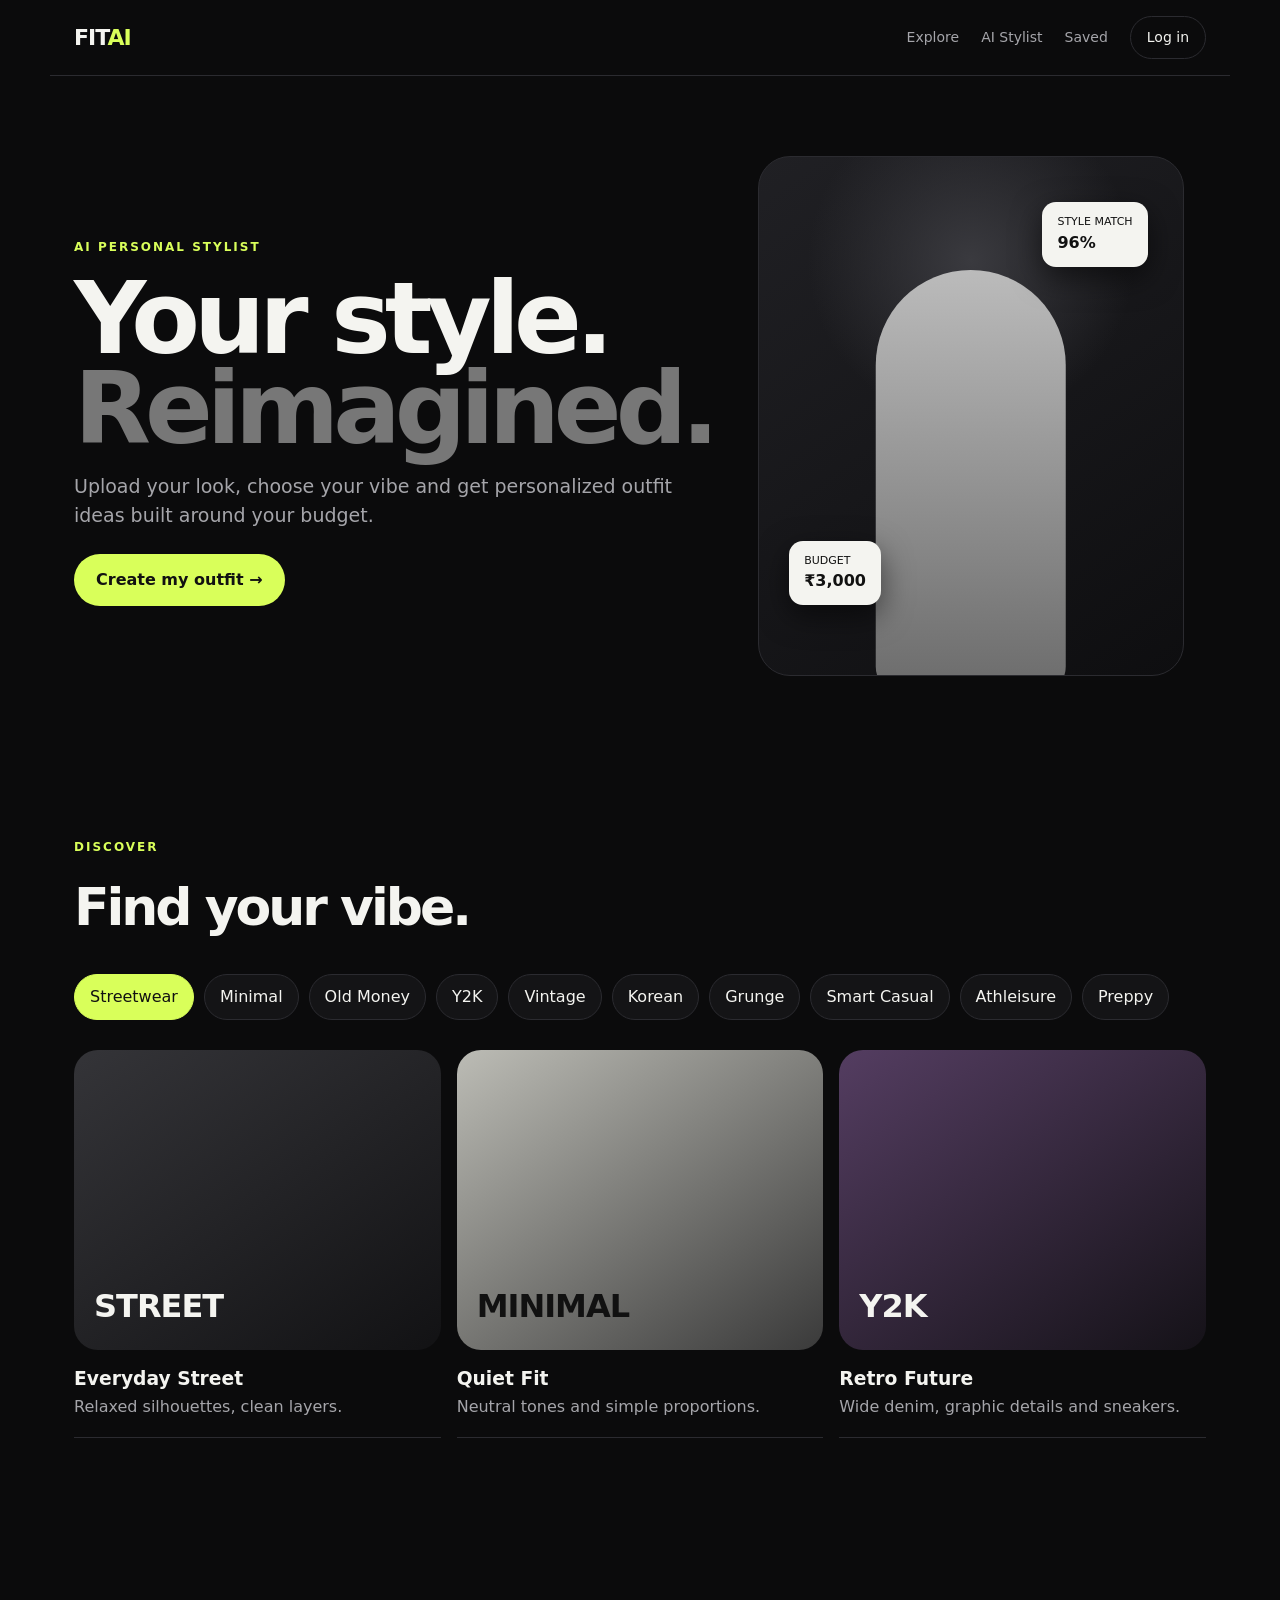
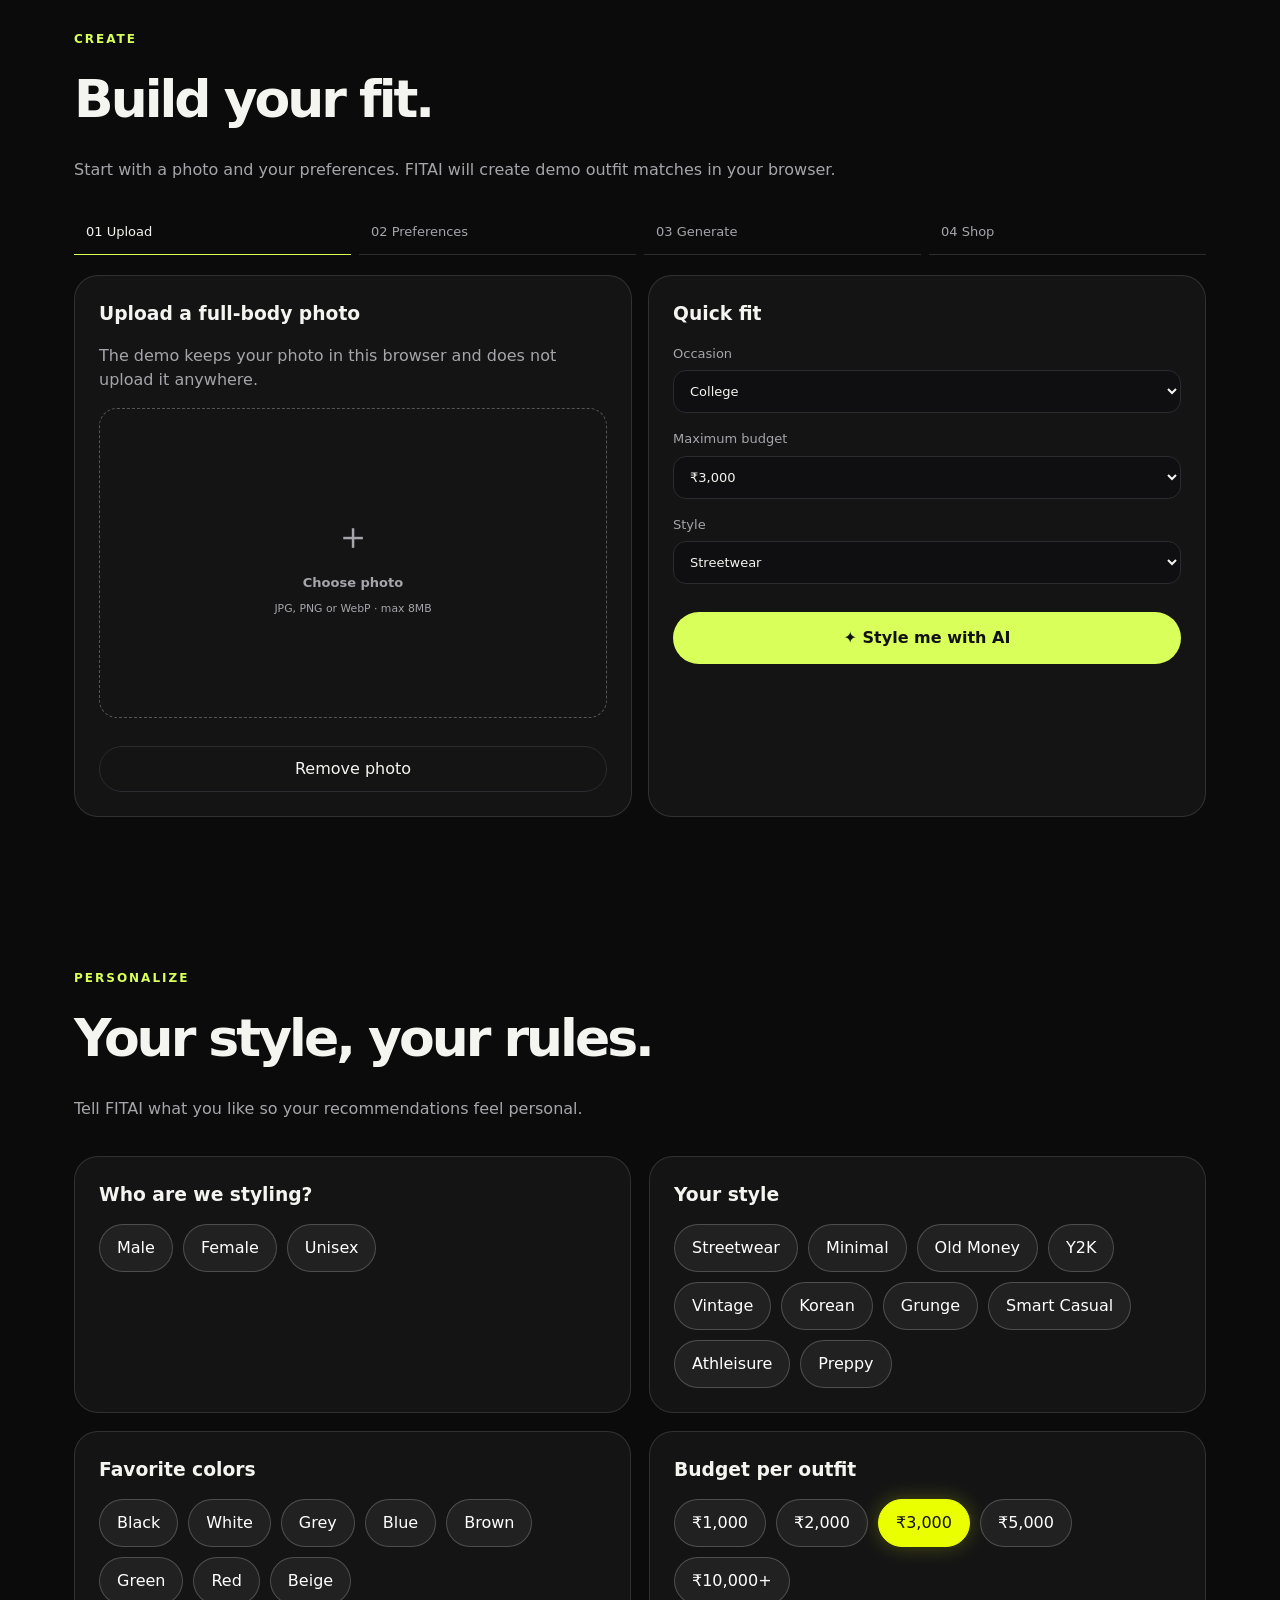
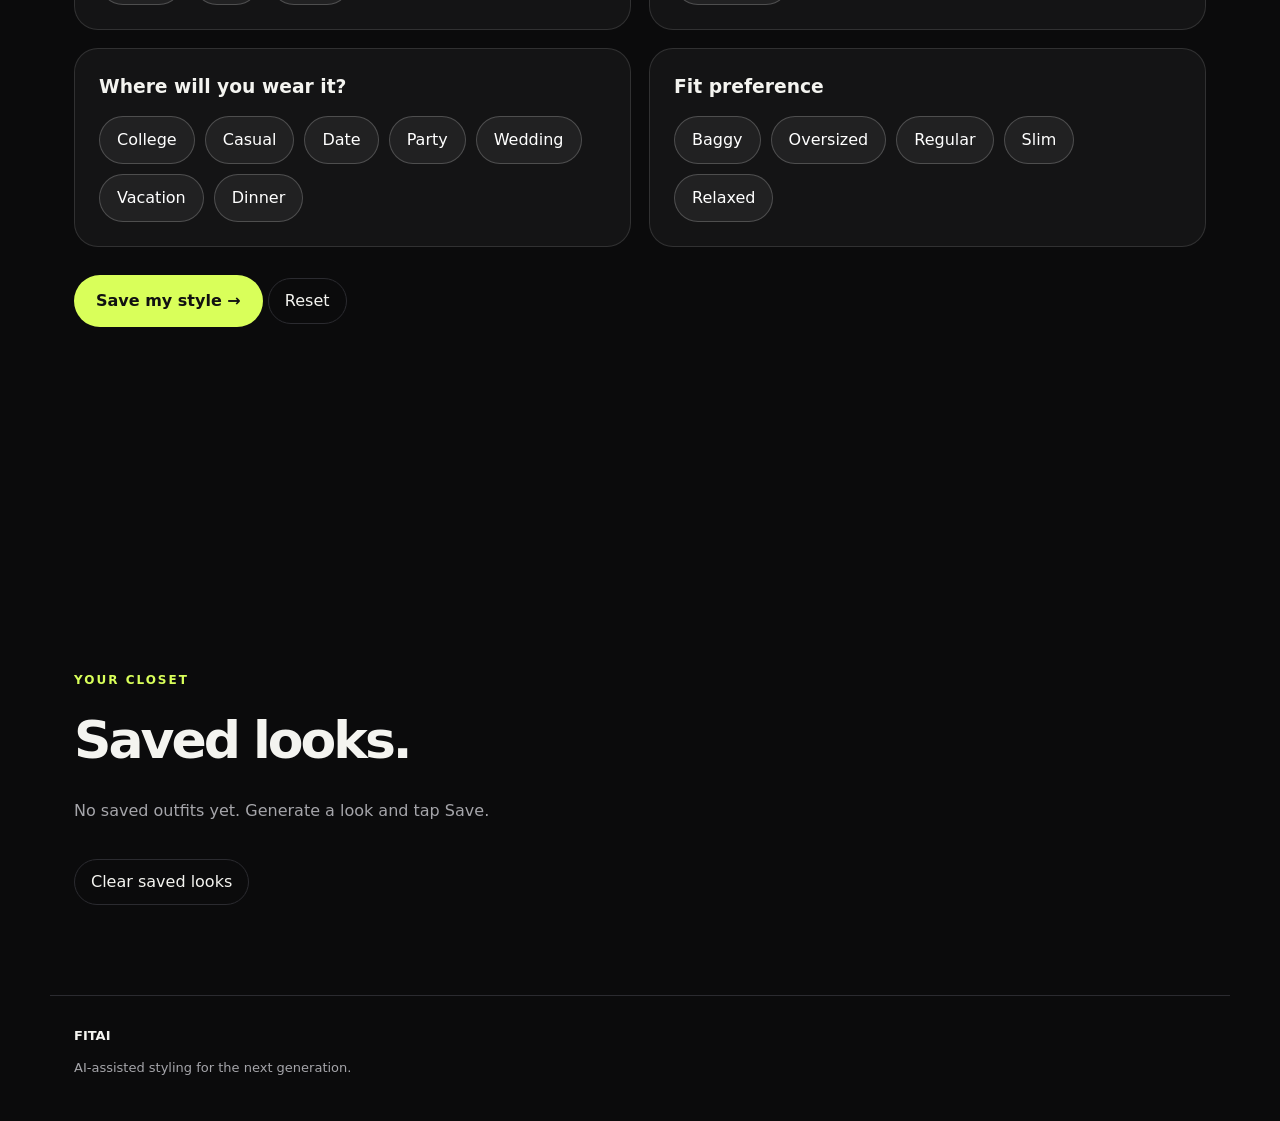
==== fitai-web-mvp/index.html @ 5f3cc939 "Fix FITAI UI and preference structure" ====
<!doctype html>
<html lang="en">
<head>
  <meta charset="UTF-8">
  <meta name="viewport" content="width=device-width,initial-scale=1">
  <meta name="description" content="FITAI — AI-powered personal stylist for Gen-Z. Discover outfits, customize your look and shop matching pieces.">
  <meta name="theme-color" content="#0b0b0c">
  <title>FITAI — Your AI Personal Stylist</title>
  <link rel="stylesheet" href="styles.css">
</head>
<body>
  <header class="nav">
    <a class="logo" href="#home" aria-label="FITAI home">FIT<span>AI</span></a>
    <nav aria-label="Main navigation">
      <a href="#explore">Explore</a>
      <a href="#stylist">AI Stylist</a>
      <a href="#saved">Saved</a>
      <button id="loginBtn" class="outline" type="button">Log in</button>
    </nav>
  </header>

  <main>
    <section id="home" class="hero">
      <div>
        <p class="eyebrow">AI PERSONAL STYLIST</p>
        <h1>Your style.<br><em>Reimagined.</em></h1>
        <p class="lead">Upload your look, choose your vibe and get personalized outfit ideas built around your budget.</p>
        <button class="primary" type="button" data-scroll="#stylist">Create my outfit →</button>
      </div>
      <div class="hero-art" aria-hidden="true">
        <div class="floating f1">STYLE MATCH <b>96%</b></div>
        <div class="floating f2">BUDGET <b>₹3,000</b></div>
        <div class="silhouette"></div>
      </div>
    </section>

    <section id="explore" class="section">
      <div class="section-head">
        <p class="eyebrow">DISCOVER</p>
        <h2>Find your vibe.</h2>
      </div>
      <div class="chips" id="styleChips" role="group" aria-label="Style filters">
        <button type="button" class="chip active">Streetwear</button>
        <button type="button" class="chip">Minimal</button>
        <button type="button" class="chip">Old Money</button>
        <button type="button" class="chip">Y2K</button>
        <button type="button" class="chip">Vintage</button>
        <button type="button" class="chip">Korean</button>
        <button type="button" class="chip">Grunge</button>
        <button type="button" class="chip">Smart Casual</button>
        <button type="button" class="chip">Athleisure</button>
        <button type="button" class="chip">Preppy</button>
      </div>
      <div class="trend-grid">
        <article><div class="trend-img t1">STREET</div><h3>Everyday Street</h3><p>Relaxed silhouettes, clean layers.</p></article>
        <article><div class="trend-img t2">MINIMAL</div><h3>Quiet Fit</h3><p>Neutral tones and simple proportions.</p></article>
        <article><div class="trend-img t3">Y2K</div><h3>Retro Future</h3><p>Wide denim, graphic details and sneakers.</p></article>
      </div>
    </section>

    <section id="stylist" class="section stylist">
      <div class="section-head">
        <p class="eyebrow">CREATE</p>
        <h2>Build your fit.</h2>
        <p class="muted">Start with a photo and your preferences. FITAI will create demo outfit matches in your browser.</p>
      </div>

      <div class="steps" aria-label="Styling steps">
        <span class="active" data-step="1">01 Upload</span>
        <span data-step="2">02 Preferences</span>
        <span data-step="3">03 Generate</span>
        <span data-step="4">04 Shop</span>
      </div>

      <div class="creator-grid">
        <div class="panel upload-panel">
          <h3>Upload a full-body photo</h3>
          <p class="muted">The demo keeps your photo in this browser and does not upload it anywhere.</p>
          <label class="upload-box" for="photoInput">
            <input id="photoInput" type="file" accept="image/png,image/jpeg,image/webp">
            <span class="upload-icon">＋</span>
            <b>Choose photo</b>
            <small>JPG, PNG or WebP · max 8MB</small>
          </label>
          <div id="photoInfo" class="muted tiny" aria-live="polite"></div>
          <img id="preview" class="preview" alt="Uploaded full-body photo preview">
          <button id="removePhoto" class="outline full hidden" type="button">Remove photo</button>
        </div>

        <div class="panel">
          <h3>Quick fit</h3>
          <label for="occasion">Occasion
            <select id="occasion">
              <option>College</option><option>Date</option><option>Party</option><option>Casual</option>
              <option>Vacation</option><option>Dinner</option><option>Wedding</option>
            </select>
          </label>
          <label for="budget">Maximum budget
            <select id="budget">
              <option value="1000">₹1,000</option><option value="2000">₹2,000</option>
              <option value="3000" selected>₹3,000</option><option value="5000">₹5,000</option>
              <option value="10000">₹10,000+</option>
            </select>
          </label>
          <label for="style">Style
            <select id="style">
              <option>Streetwear</option><option>Minimal</option><option>Old Money</option><option>Y2K</option>
              <option>Vintage</option><option>Korean</option><option>Grunge</option><option>Smart Casual</option>
              <option>Athleisure</option><option>Preppy</option>
            </select>
          </label>
          <button id="generateBtn" class="primary full" type="button">✦ Style me with AI</button>
        </div>
      </div>

      <section id="preferences" class="preferences" aria-labelledby="preferencesTitle">
        <div class="section-head">
          <p class="eyebrow">PERSONALIZE</p>
          <h2 id="preferencesTitle">Your style, your rules.</h2>
          <p class="muted">Tell FITAI what you like so your recommendations feel personal.</p>
        </div>

        <div class="preferences-grid">
          <div class="panel">
            <h3>Who are we styling?</h3>
            <div class="choice-group" data-group="gender" role="group" aria-label="Gender">
              <button type="button" class="choice">Male</button>
              <button type="button" class="choice">Female</button>
              <button type="button" class="choice">Unisex</button>
            </div>
          </div>

          <div class="panel">
            <h3>Your style</h3>
            <div class="choice-group multi" data-group="styles" role="group" aria-label="Styles">
              <button type="button" class="choice">Streetwear</button><button type="button" class="choice">Minimal</button>
              <button type="button" class="choice">Old Money</button><button type="button" class="choice">Y2K</button>
              <button type="button" class="choice">Vintage</button><button type="button" class="choice">Korean</button>
              <button type="button" class="choice">Grunge</button><button type="button" class="choice">Smart Casual</button>
              <button type="button" class="choice">Athleisure</button><button type="button" class="choice">Preppy</button>
            </div>
          </div>

          <div class="panel">
            <h3>Favorite colors</h3>
            <div class="choice-group multi" data-group="colors" role="group" aria-label="Colors">
              <button type="button" class="choice">Black</button><button type="button" class="choice">White</button>
              <button type="button" class="choice">Grey</button><button type="button" class="choice">Blue</button>
              <button type="button" class="choice">Brown</button><button type="button" class="choice">Green</button>
              <button type="button" class="choice">Red</button><button type="button" class="choice">Beige</button>
            </div>
          </div>

          <div class="panel">
            <h3>Budget per outfit</h3>
            <div class="choice-group" data-group="budget" role="group" aria-label="Budget">
              <button type="button" class="choice" data-value="1000">₹1,000</button>
              <button type="button" class="choice" data-value="2000">₹2,000</button>
              <button type="button" class="choice active" data-value="3000">₹3,000</button>
              <button type="button" class="choice" data-value="5000">₹5,000</button>
              <button type="button" class="choice" data-value="10000">₹10,000+</button>
            </div>
          </div>

          <div class="panel">
            <h3>Where will you wear it?</h3>
            <div class="choice-group multi" data-group="occasions" role="group" aria-label="Occasions">
              <button type="button" class="choice">College</button><button type="button" class="choice">Casual</button>
              <button type="button" class="choice">Date</button><button type="button" class="choice">Party</button>
              <button type="button" class="choice">Wedding</button><button type="button" class="choice">Vacation</button>
              <button type="button" class="choice">Dinner</button>
            </div>
          </div>

          <div class="panel">
            <h3>Fit preference</h3>
            <div class="choice-group" data-group="fit" role="group" aria-label="Fit">
              <button type="button" class="choice">Baggy</button><button type="button" class="choice">Oversized</button>
              <button type="button" class="choice">Regular</button><button type="button" class="choice">Slim</button>
              <button type="button" class="choice">Relaxed</button>
            </div>
          </div>
        </div>

        <div class="preference-actions">
          <button id="savePreferences" class="primary" type="button">Save my style →</button>
          <button id="clearPreferences" class="outline" type="button">Reset</button>
        </div>
        <p id="preferenceStatus" class="status" aria-live="polite"></p>
      </section>

      <div id="status" class="status" aria-live="polite"></div>
      <div id="results" class="outfit-grid" aria-live="polite"></div>
    </section>

    <section id="saved" class="section">
      <p class="eyebrow">YOUR CLOSET</p>
      <h2>Saved looks.</h2>
      <div id="savedList" class="saved-list">
        <p class="muted">No saved outfits yet. Generate a look and tap Save.</p>
      </div>
      <button id="clearSaved" class="outline hidden" type="button">Clear saved looks</button>
    </section>
  </main>

  <footer><span>FITAI</span><p>AI-assisted styling for the next generation.</p></footer>

  <dialog id="loginDialog">
    <form id="loginForm" method="dialog" class="dialog">
      <button class="close" value="cancel" type="submit" aria-label="Close">×</button>
      <p class="eyebrow">WELCOME BACK</p>
      <h2>Log in to FITAI.</h2>
      <label for="email">Email
        <input id="email" type="email" autocomplete="email" placeholder="you@example.com" required>
      </label>
      <label for="password">Password
        <input id="password" type="password" autocomplete="current-password" placeholder="••••••••" minlength="4" required>
      </label>
      <button id="demoLogin" class="primary full" value="default" type="submit">Continue</button>
      <p class="muted tiny">Demo login is stored only in this browser. No real account is created.</p>
    </form>
  </dialog>

  <script src="app.js" defer></script>
</body>
</html>
---- fitai-web-mvp/styles.css ----
:root{--bg:#0b0b0c;--panel:#141416;--panel2:#1a1a1d;--line:#2b2b30;--text:#f4f4f0;--muted:#a5a5aa;--accent:#d9ff5a;--radius:24px}
*{box-sizing:border-box}html{scroll-behavior:smooth}body{margin:0;background:var(--bg);color:var(--text);font-family:Inter,ui-sans-serif,system-ui,-apple-system,sans-serif;line-height:1.5}a{color:inherit;text-decoration:none}
.nav{height:76px;display:flex;align-items:center;justify-content:space-between;max-width:1180px;margin:auto;padding:0 24px;border-bottom:1px solid var(--line)}.logo{font-weight:900;font-size:22px;letter-spacing:-1px}.logo span{color:var(--accent)}nav{display:flex;align-items:center;gap:22px;font-size:14px}nav a{color:var(--muted)}nav a:hover{color:var(--text)}
button,input,select{font:inherit}.outline,.primary,.chip{cursor:pointer}.outline{background:transparent;border:1px solid var(--line);color:var(--text);border-radius:999px;padding:10px 16px}.primary{border:0;background:var(--accent);color:#111;border-radius:999px;padding:14px 22px;font-weight:850;cursor:pointer}.full{width:100%;margin-top:12px}
.hero{max-width:1180px;margin:auto;padding:80px 24px 60px;display:grid;grid-template-columns:1.05fr .95fr;gap:45px;align-items:center}.eyebrow{color:var(--accent);font-size:12px;font-weight:800;letter-spacing:2px}.hero h1{font-size:clamp(56px,8vw,100px);line-height:.9;letter-spacing:-6px;margin:18px 0}.hero h1 em{font-style:normal;color:#777}.lead{font-size:19px;color:var(--muted);max-width:600px;margin:0 0 25px}
.hero-art{min-height:520px;border:1px solid var(--line);border-radius:32px;background:radial-gradient(circle at 50% 20%,#3a3a3f,transparent 35%),linear-gradient(145deg,#202024,#0e0e10);position:relative;overflow:hidden}.silhouette{position:absolute;bottom:-20px;left:50%;transform:translateX(-50%);height:82%;width:45%;background:linear-gradient(#bbb,#6b6b70);border-radius:100px 100px 30px 30px;filter:grayscale(1)}.floating{position:absolute;z-index:2;background:#f4f4f0;color:#111;padding:12px 15px;border-radius:14px;font-size:11px;box-shadow:0 10px 30px #0008}.floating b{display:block;font-size:16px}.f1{top:45px;right:35px}.f2{bottom:70px;left:30px}
.section{max-width:1180px;margin:auto;padding:90px 24px}.section h2{font-size:52px;letter-spacing:-3px;margin:8px 0 20px}.section-head{margin-bottom:28px}.muted{color:var(--muted)}.chips{display:flex;flex-wrap:wrap;gap:10px}.chip{background:var(--panel);border:1px solid var(--line);color:var(--text);padding:10px 15px;border-radius:999px}.chip.active,.chip:hover{background:var(--accent);color:#111;border-color:var(--accent)}
.trend-grid{display:grid;grid-template-columns:repeat(3,1fr);gap:16px;margin-top:30px}.trend-grid article{border-bottom:1px solid var(--line);padding-bottom:18px}.trend-img{height:300px;border-radius:var(--radius);display:flex;align-items:flex-end;padding:20px;font-weight:900;font-size:32px;letter-spacing:-1px;background:linear-gradient(145deg,#343438,#121214)}.t2{background:linear-gradient(145deg,#bcbcb5,#3a3a3a);color:#111}.t3{background:linear-gradient(145deg,#543d61,#151218)}.trend-grid h3{margin:15px 0 2px}.trend-grid p{margin:0;color:var(--muted)}
.steps{display:grid;grid-template-columns:repeat(4,1fr);gap:8px;margin:20px 0}.steps span{padding:12px;border-bottom:1px solid var(--line);color:var(--muted);font-size:13px}.steps .active{color:var(--text);border-color:var(--accent)}.creator-grid{display:grid;grid-template-columns:1fr 1fr;gap:16px}.panel{background:var(--panel);border:1px solid var(--line);border-radius:var(--radius);padding:24px}.panel h3{margin-top:0}
.upload-box{min-height:310px;border:1px dashed #555;border-radius:18px;display:flex;flex-direction:column;align-items:center;justify-content:center;gap:8px;cursor:pointer;text-align:center}.upload-box input{display:none}.upload-icon{font-size:38px}.upload-box small{color:var(--muted)}.preview{width:100%;max-height:360px;object-fit:contain;border-radius:18px;margin-top:14px;display:none}
label{display:block;font-size:13px;color:var(--muted);margin:16px 0}label input,label select{display:block;width:100%;margin-top:7px;background:#0f0f11;color:var(--text);border:1px solid var(--line);border-radius:13px;padding:12px}select{appearance:auto}
.status{min-height:30px;padding:16px 0;color:var(--accent);font-size:14px}.outfit-grid{display:grid;grid-template-columns:repeat(3,1fr);gap:15px}.outfit{background:var(--panel);border:1px solid var(--line);border-radius:22px;overflow:hidden}.outfit-visual{height:250px;background:linear-gradient(145deg,#2d2d31,#101012);display:flex;align-items:center;justify-content:center;font-size:72px}.outfit-body{padding:18px}.outfit-body h3{margin:5px 0}.price{color:var(--accent);font-weight:850}.actions{display:flex;gap:7px;margin-top:14px}.actions button{border:0;background:var(--panel2);color:var(--text);border-radius:10px;padding:9px 10px;cursor:pointer}.saved-list{min-height:60px}
footer{border-top:1px solid var(--line);max-width:1180px;margin:auto;padding:30px 24px;color:var(--muted);font-size:13px}footer span{color:var(--text);font-weight:850}
dialog{background:transparent;border:0;color:var(--text)}dialog::backdrop{background:#000b}.dialog{position:relative;width:min(430px,90vw);background:var(--panel);border:1px solid var(--line);border-radius:24px;padding:28px}.dialog h2{font-size:34px;letter-spacing:-2px}.close{position:absolute;right:15px;top:12px;background:none;color:var(--muted);border:0;font-size:25px}.tiny{font-size:12px}
@media(max-width:800px){nav a{display:none}.hero{grid-template-columns:1fr;padding-top:50px}.hero h1{letter-spacing:-4px}.hero-art{min-height:380px}.section{padding:65px 18px}.trend-grid,.creator-grid,.outfit-grid{grid-template-columns:1fr}.steps{grid-template-columns:1fr 1fr}.steps span{border:1px solid var(--line);border-radius:10px}.nav{padding:0 18px}}
/* FITAI STYLE PREFERENCES */

.preferences {
  margin-top: 80px;
  padding: 60px 0;
}

.preferences-grid {
  display: grid;
  grid-template-columns: repeat(2, minmax(0, 1fr));
  gap: 18px;
  margin-top: 35px;
}

.panel {
  padding: 24px;
  border: 1px solid rgba(255,255,255,.12);
  border-radius: 24px;
  background: rgba(255,255,255,.04);
}

.panel h3 {
  margin: 0 0 15px;
}

.choice-group {
  display: flex;
  flex-wrap: wrap;
  gap: 10px;
}

.choice {
  appearance: none;
  border: 1px solid rgba(255,255,255,.2);
  background: rgba(255,255,255,.06);
  color: white;
  padding: 11px 17px;
  border-radius: 999px;
  cursor: pointer;
  font: inherit;
  transition: all .2s ease;
}

.choice:hover {
  transform: translateY(-2px);
  border-color: #eaff00;
}

.choice.active {
  background: #eaff00;
  color: #111;
  border-color: #eaff00;
  box-shadow: 0 0 20px rgba(234,255,0,.25);
}

#savePreferences {
  margin-top: 28px;
  cursor: pointer;
}

@media (max-width: 750px) {
  .preferences-grid {
    grid-template-columns: 1fr;
  }
}
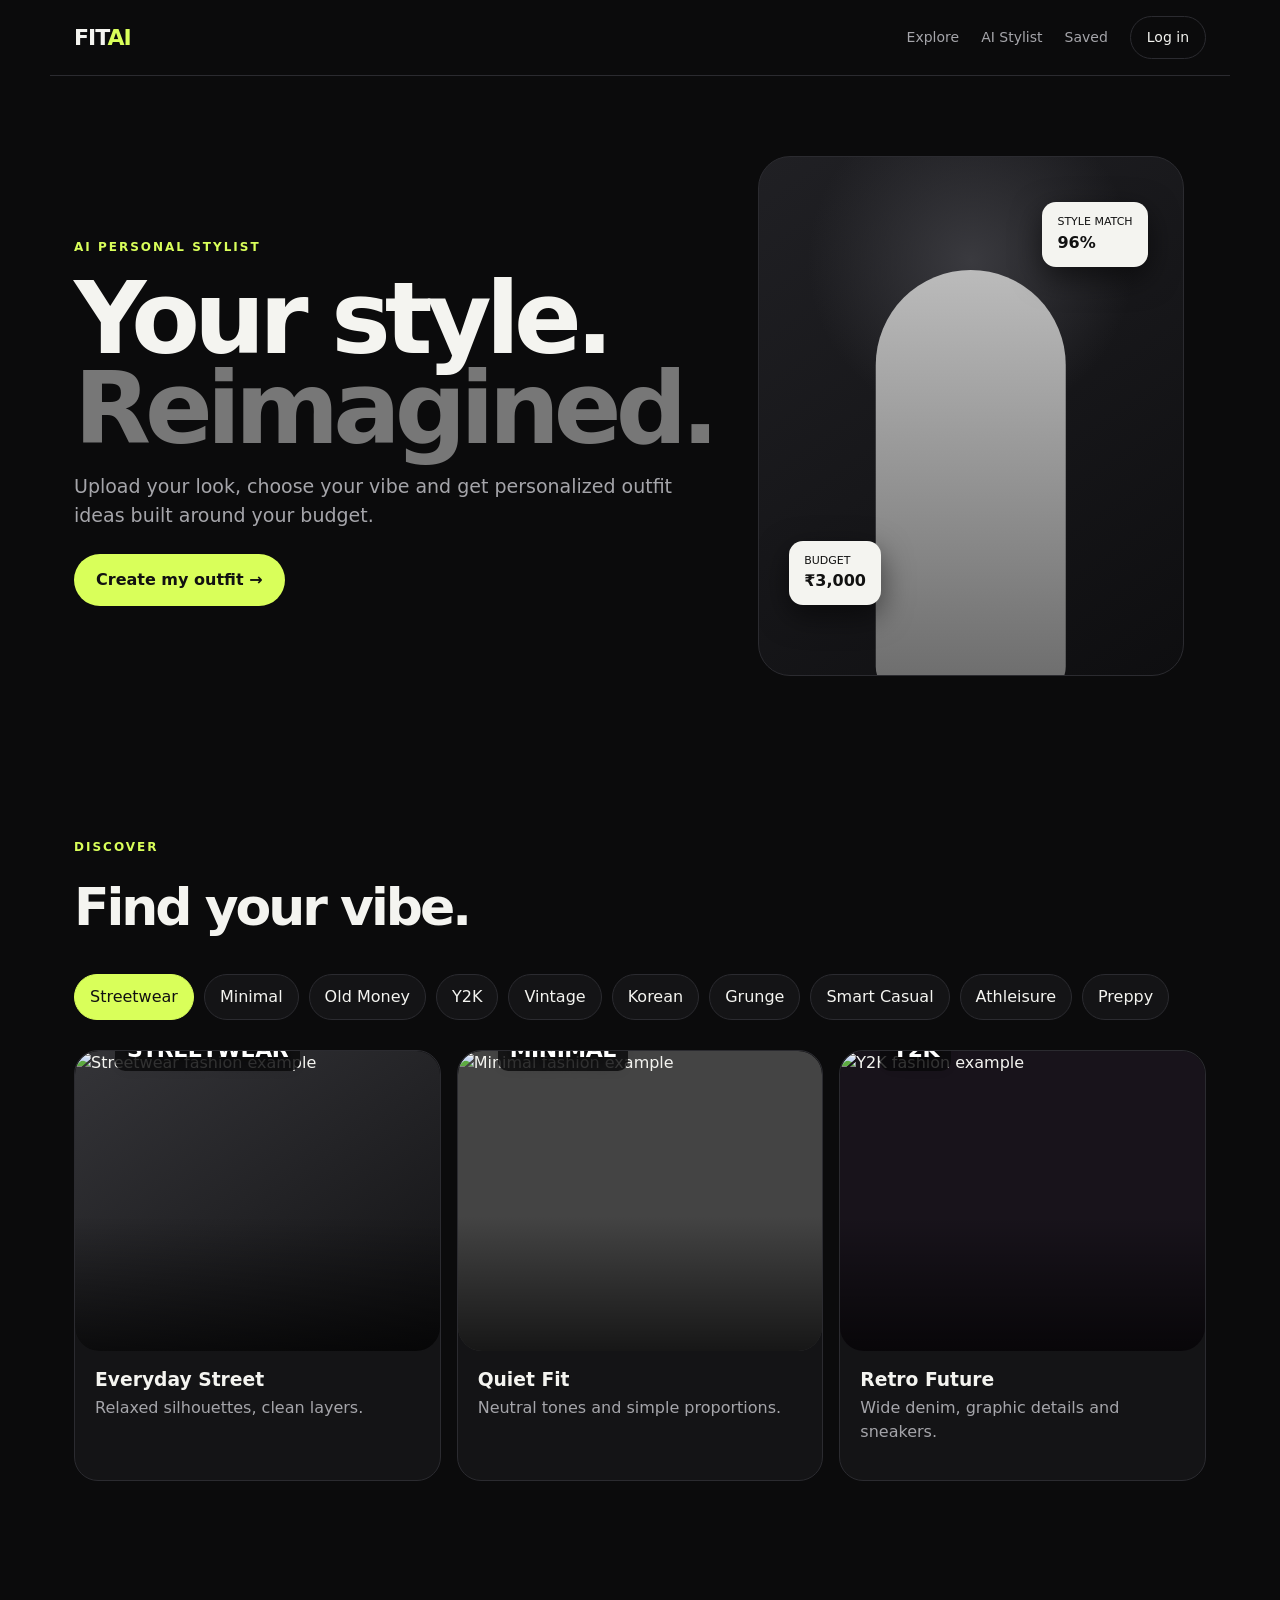
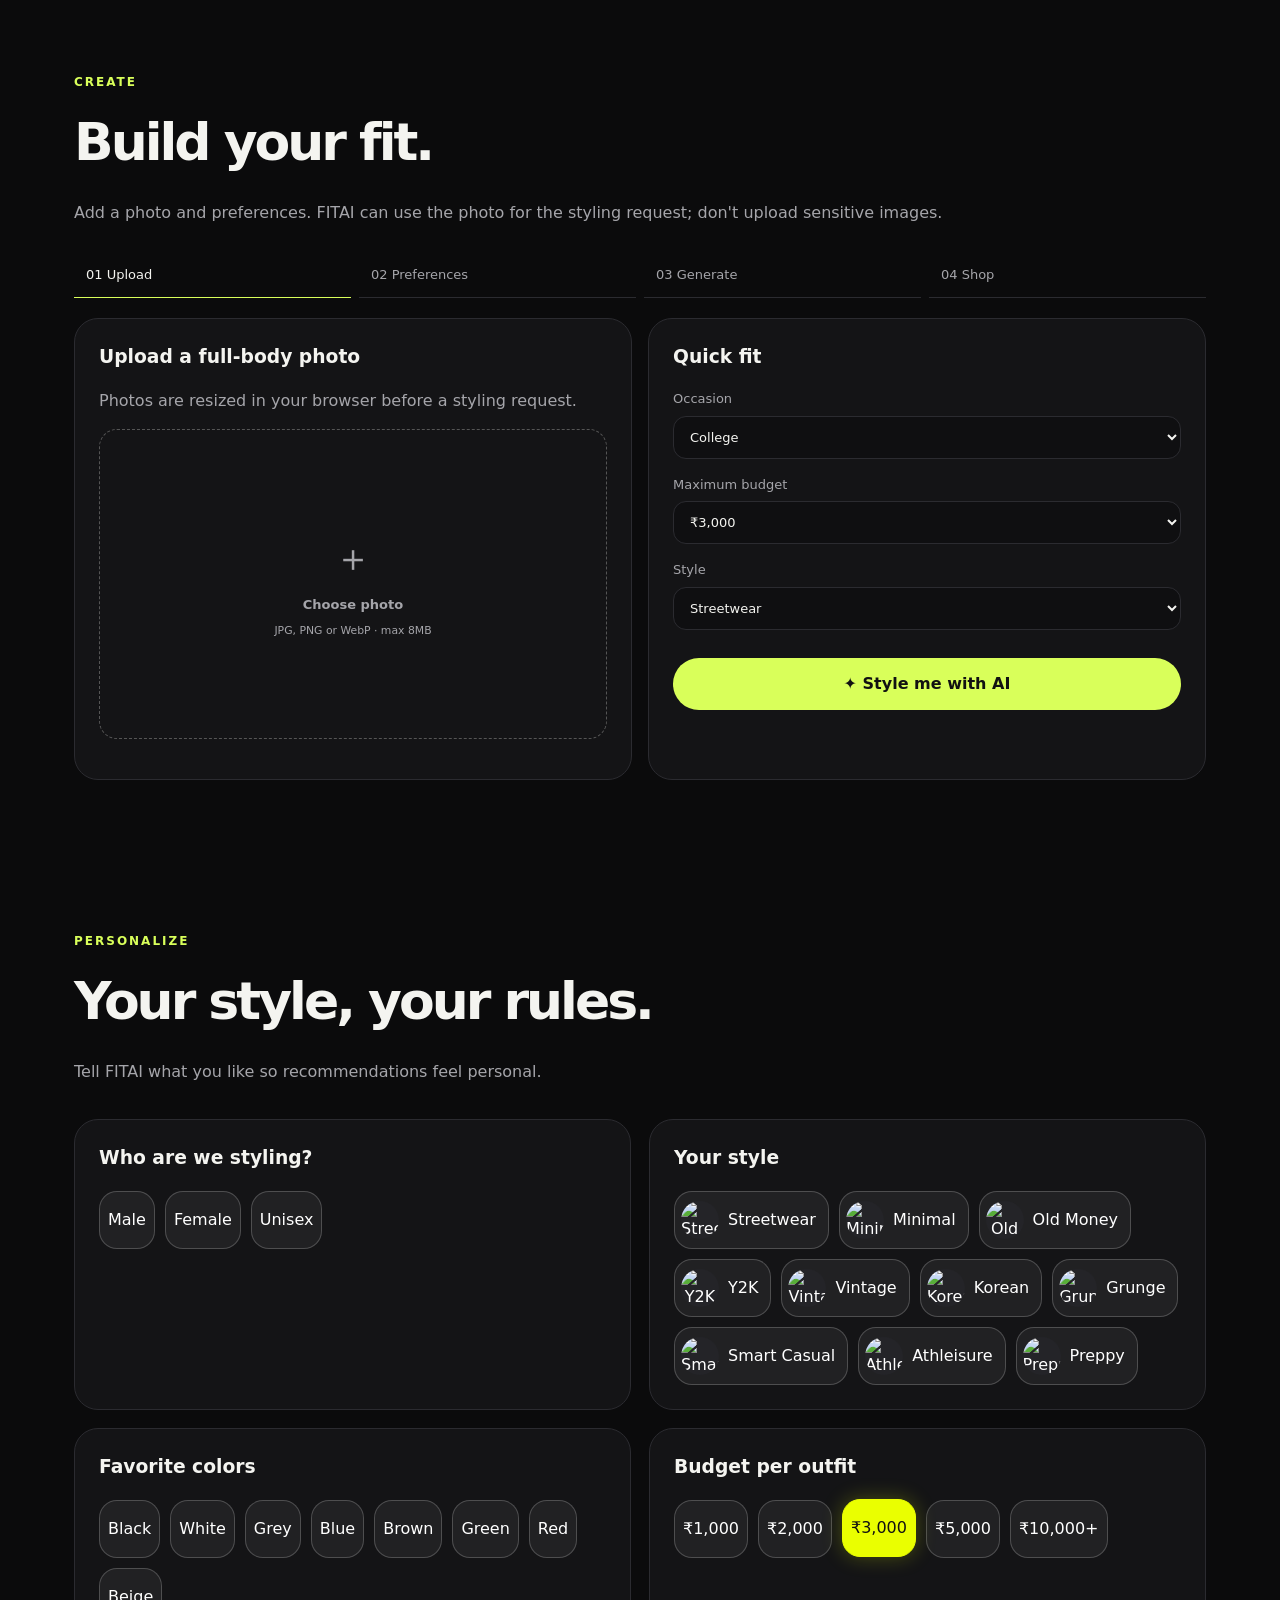
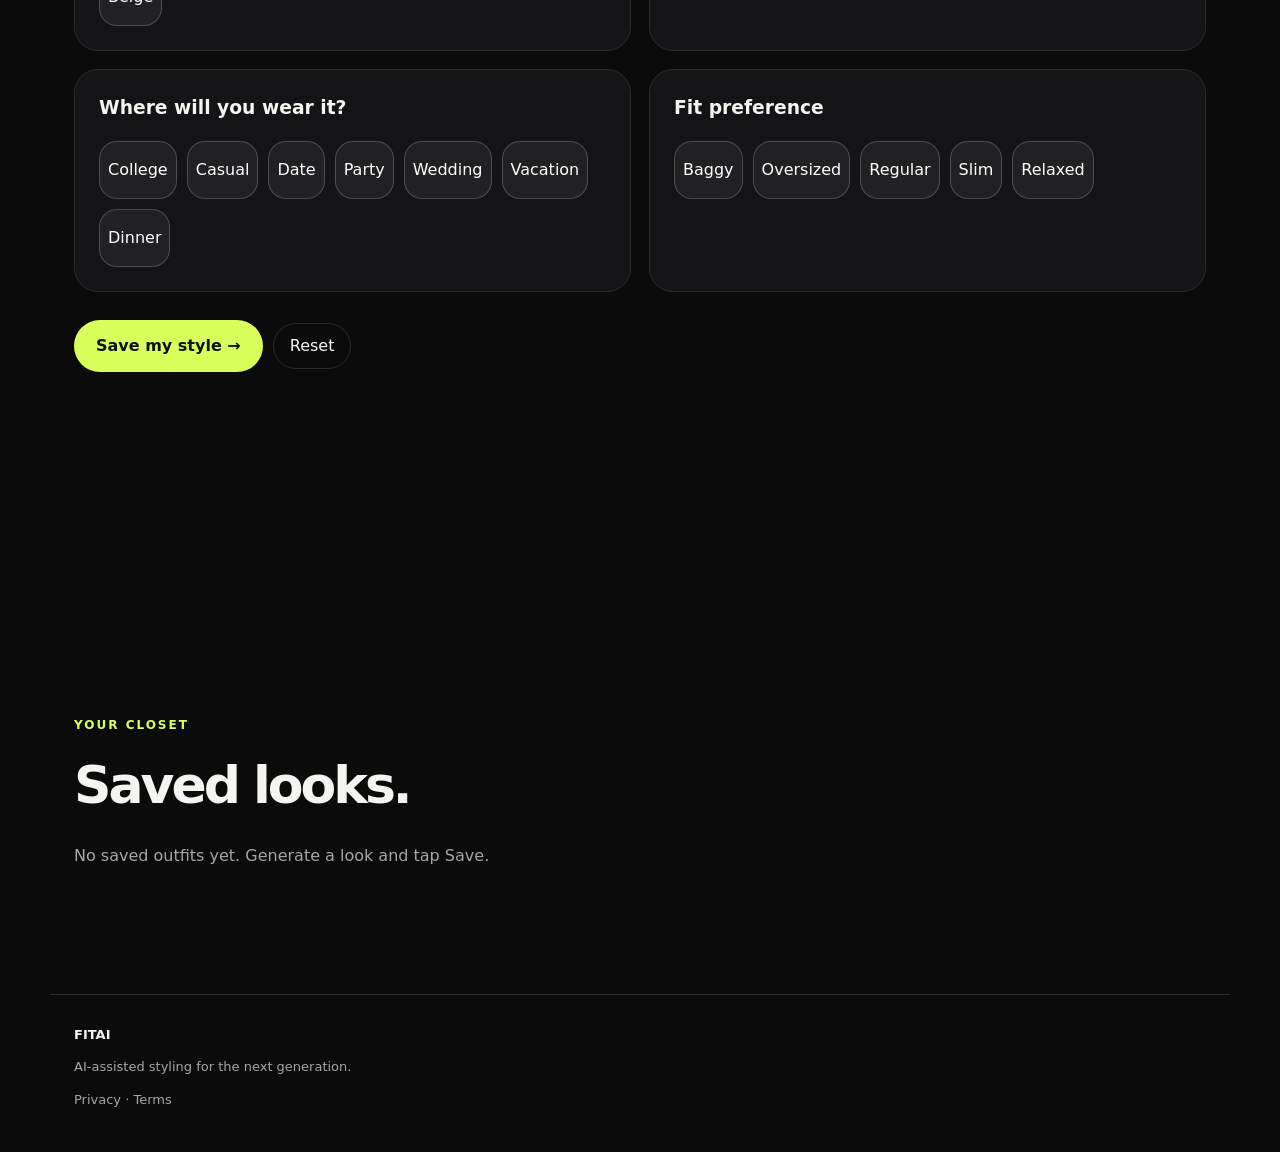
==== commit e60860db: "Wire visual styles, cloud auth and legal navigation" ====
--- a/fitai-web-mvp/index.html
+++ b/fitai-web-mvp/index.html
@@ -1,226 +1,25 @@
 <!doctype html>
 <html lang="en">
 <head>
-  <meta charset="UTF-8">
-  <meta name="viewport" content="width=device-width,initial-scale=1">
+  <meta charset="UTF-8"><meta name="viewport" content="width=device-width,initial-scale=1">
   <meta name="description" content="FITAI — AI-powered personal stylist for Gen-Z. Discover outfits, customize your look and shop matching pieces.">
-  <meta name="theme-color" content="#0b0b0c">
+  <meta name="theme-color" content="#0b0b0c"><meta name="color-scheme" content="dark">
+  <link rel="manifest" href="manifest.webmanifest"><link rel="stylesheet" href="styles.css">
   <title>FITAI — Your AI Personal Stylist</title>
-  <link rel="stylesheet" href="styles.css">
 </head>
 <body>
-  <header class="nav">
-    <a class="logo" href="#home" aria-label="FITAI home">FIT<span>AI</span></a>
-    <nav aria-label="Main navigation">
-      <a href="#explore">Explore</a>
-      <a href="#stylist">AI Stylist</a>
-      <a href="#saved">Saved</a>
-      <button id="loginBtn" class="outline" type="button">Log in</button>
-    </nav>
-  </header>
-
-  <main>
-    <section id="home" class="hero">
-      <div>
-        <p class="eyebrow">AI PERSONAL STYLIST</p>
-        <h1>Your style.<br><em>Reimagined.</em></h1>
-        <p class="lead">Upload your look, choose your vibe and get personalized outfit ideas built around your budget.</p>
-        <button class="primary" type="button" data-scroll="#stylist">Create my outfit →</button>
-      </div>
-      <div class="hero-art" aria-hidden="true">
-        <div class="floating f1">STYLE MATCH <b>96%</b></div>
-        <div class="floating f2">BUDGET <b>₹3,000</b></div>
-        <div class="silhouette"></div>
-      </div>
-    </section>
-
-    <section id="explore" class="section">
-      <div class="section-head">
-        <p class="eyebrow">DISCOVER</p>
-        <h2>Find your vibe.</h2>
-      </div>
-      <div class="chips" id="styleChips" role="group" aria-label="Style filters">
-        <button type="button" class="chip active">Streetwear</button>
-        <button type="button" class="chip">Minimal</button>
-        <button type="button" class="chip">Old Money</button>
-        <button type="button" class="chip">Y2K</button>
-        <button type="button" class="chip">Vintage</button>
-        <button type="button" class="chip">Korean</button>
-        <button type="button" class="chip">Grunge</button>
-        <button type="button" class="chip">Smart Casual</button>
-        <button type="button" class="chip">Athleisure</button>
-        <button type="button" class="chip">Preppy</button>
-      </div>
-      <div class="trend-grid">
-        <article><div class="trend-img t1">STREET</div><h3>Everyday Street</h3><p>Relaxed silhouettes, clean layers.</p></article>
-        <article><div class="trend-img t2">MINIMAL</div><h3>Quiet Fit</h3><p>Neutral tones and simple proportions.</p></article>
-        <article><div class="trend-img t3">Y2K</div><h3>Retro Future</h3><p>Wide denim, graphic details and sneakers.</p></article>
-      </div>
-    </section>
-
-    <section id="stylist" class="section stylist">
-      <div class="section-head">
-        <p class="eyebrow">CREATE</p>
-        <h2>Build your fit.</h2>
-        <p class="muted">Start with a photo and your preferences. FITAI will create demo outfit matches in your browser.</p>
-      </div>
-
-      <div class="steps" aria-label="Styling steps">
-        <span class="active" data-step="1">01 Upload</span>
-        <span data-step="2">02 Preferences</span>
-        <span data-step="3">03 Generate</span>
-        <span data-step="4">04 Shop</span>
-      </div>
-
-      <div class="creator-grid">
-        <div class="panel upload-panel">
-          <h3>Upload a full-body photo</h3>
-          <p class="muted">The demo keeps your photo in this browser and does not upload it anywhere.</p>
-          <label class="upload-box" for="photoInput">
-            <input id="photoInput" type="file" accept="image/png,image/jpeg,image/webp">
-            <span class="upload-icon">＋</span>
-            <b>Choose photo</b>
-            <small>JPG, PNG or WebP · max 8MB</small>
-          </label>
-          <div id="photoInfo" class="muted tiny" aria-live="polite"></div>
-          <img id="preview" class="preview" alt="Uploaded full-body photo preview">
-          <button id="removePhoto" class="outline full hidden" type="button">Remove photo</button>
-        </div>
-
-        <div class="panel">
-          <h3>Quick fit</h3>
-          <label for="occasion">Occasion
-            <select id="occasion">
-              <option>College</option><option>Date</option><option>Party</option><option>Casual</option>
-              <option>Vacation</option><option>Dinner</option><option>Wedding</option>
-            </select>
-          </label>
-          <label for="budget">Maximum budget
-            <select id="budget">
-              <option value="1000">₹1,000</option><option value="2000">₹2,000</option>
-              <option value="3000" selected>₹3,000</option><option value="5000">₹5,000</option>
-              <option value="10000">₹10,000+</option>
-            </select>
-          </label>
-          <label for="style">Style
-            <select id="style">
-              <option>Streetwear</option><option>Minimal</option><option>Old Money</option><option>Y2K</option>
-              <option>Vintage</option><option>Korean</option><option>Grunge</option><option>Smart Casual</option>
-              <option>Athleisure</option><option>Preppy</option>
-            </select>
-          </label>
-          <button id="generateBtn" class="primary full" type="button">✦ Style me with AI</button>
-        </div>
-      </div>
-
-      <section id="preferences" class="preferences" aria-labelledby="preferencesTitle">
-        <div class="section-head">
-          <p class="eyebrow">PERSONALIZE</p>
-          <h2 id="preferencesTitle">Your style, your rules.</h2>
-          <p class="muted">Tell FITAI what you like so your recommendations feel personal.</p>
-        </div>
-
-        <div class="preferences-grid">
-          <div class="panel">
-            <h3>Who are we styling?</h3>
-            <div class="choice-group" data-group="gender" role="group" aria-label="Gender">
-              <button type="button" class="choice">Male</button>
-              <button type="button" class="choice">Female</button>
-              <button type="button" class="choice">Unisex</button>
-            </div>
-          </div>
-
-          <div class="panel">
-            <h3>Your style</h3>
-            <div class="choice-group multi" data-group="styles" role="group" aria-label="Styles">
-              <button type="button" class="choice">Streetwear</button><button type="button" class="choice">Minimal</button>
-              <button type="button" class="choice">Old Money</button><button type="button" class="choice">Y2K</button>
-              <button type="button" class="choice">Vintage</button><button type="button" class="choice">Korean</button>
-              <button type="button" class="choice">Grunge</button><button type="button" class="choice">Smart Casual</button>
-              <button type="button" class="choice">Athleisure</button><button type="button" class="choice">Preppy</button>
-            </div>
-          </div>
-
-          <div class="panel">
-            <h3>Favorite colors</h3>
-            <div class="choice-group multi" data-group="colors" role="group" aria-label="Colors">
-              <button type="button" class="choice">Black</button><button type="button" class="choice">White</button>
-              <button type="button" class="choice">Grey</button><button type="button" class="choice">Blue</button>
-              <button type="button" class="choice">Brown</button><button type="button" class="choice">Green</button>
-              <button type="button" class="choice">Red</button><button type="button" class="choice">Beige</button>
-            </div>
-          </div>
-
-          <div class="panel">
-            <h3>Budget per outfit</h3>
-            <div class="choice-group" data-group="budget" role="group" aria-label="Budget">
-              <button type="button" class="choice" data-value="1000">₹1,000</button>
-              <button type="button" class="choice" data-value="2000">₹2,000</button>
-              <button type="button" class="choice active" data-value="3000">₹3,000</button>
-              <button type="button" class="choice" data-value="5000">₹5,000</button>
-              <button type="button" class="choice" data-value="10000">₹10,000+</button>
-            </div>
-          </div>
-
-          <div class="panel">
-            <h3>Where will you wear it?</h3>
-            <div class="choice-group multi" data-group="occasions" role="group" aria-label="Occasions">
-              <button type="button" class="choice">College</button><button type="button" class="choice">Casual</button>
-              <button type="button" class="choice">Date</button><button type="button" class="choice">Party</button>
-              <button type="button" class="choice">Wedding</button><button type="button" class="choice">Vacation</button>
-              <button type="button" class="choice">Dinner</button>
-            </div>
-          </div>
-
-          <div class="panel">
-            <h3>Fit preference</h3>
-            <div class="choice-group" data-group="fit" role="group" aria-label="Fit">
-              <button type="button" class="choice">Baggy</button><button type="button" class="choice">Oversized</button>
-              <button type="button" class="choice">Regular</button><button type="button" class="choice">Slim</button>
-              <button type="button" class="choice">Relaxed</button>
-            </div>
-          </div>
-        </div>
-
-        <div class="preference-actions">
-          <button id="savePreferences" class="primary" type="button">Save my style →</button>
-          <button id="clearPreferences" class="outline" type="button">Reset</button>
-        </div>
-        <p id="preferenceStatus" class="status" aria-live="polite"></p>
-      </section>
-
-      <div id="status" class="status" aria-live="polite"></div>
-      <div id="results" class="outfit-grid" aria-live="polite"></div>
-    </section>
-
-    <section id="saved" class="section">
-      <p class="eyebrow">YOUR CLOSET</p>
-      <h2>Saved looks.</h2>
-      <div id="savedList" class="saved-list">
-        <p class="muted">No saved outfits yet. Generate a look and tap Save.</p>
-      </div>
-      <button id="clearSaved" class="outline hidden" type="button">Clear saved looks</button>
-    </section>
-  </main>
-
-  <footer><span>FITAI</span><p>AI-assisted styling for the next generation.</p></footer>
-
-  <dialog id="loginDialog">
-    <form id="loginForm" method="dialog" class="dialog">
-      <button class="close" value="cancel" type="submit" aria-label="Close">×</button>
-      <p class="eyebrow">WELCOME BACK</p>
-      <h2>Log in to FITAI.</h2>
-      <label for="email">Email
-        <input id="email" type="email" autocomplete="email" placeholder="you@example.com" required>
-      </label>
-      <label for="password">Password
-        <input id="password" type="password" autocomplete="current-password" placeholder="••••••••" minlength="4" required>
-      </label>
-      <button id="demoLogin" class="primary full" value="default" type="submit">Continue</button>
-      <p class="muted tiny">Demo login is stored only in this browser. No real account is created.</p>
-    </form>
-  </dialog>
-
-  <script src="app.js" defer></script>
-</body>
-</html>
+<header class="nav"><a class="logo" href="#home" aria-label="FITAI home">FIT<span>AI</span></a><nav aria-label="Main navigation"><a href="#explore">Explore</a><a href="#stylist">AI Stylist</a><a href="#saved">Saved</a><button id="loginBtn" class="outline" type="button">Log in</button></nav></header>
+<main>
+<section id="home" class="hero"><div><p class="eyebrow">AI PERSONAL STYLIST</p><h1>Your style.<br><em>Reimagined.</em></h1><p class="lead">Upload your look, choose your vibe and get personalized outfit ideas built around your budget.</p><button class="primary" type="button" data-scroll="#stylist">Create my outfit →</button></div><div class="hero-art" aria-hidden="true"><div class="floating f1">STYLE MATCH <b>96%</b></div><div class="floating f2">BUDGET <b>₹3,000</b></div><div class="silhouette"></div></div></section>
+<section id="explore" class="section"><div class="section-head"><p class="eyebrow">DISCOVER</p><h2>Find your vibe.</h2></div><div class="chips" id="styleChips" role="group" aria-label="Style filters"><button type="button" class="chip active">Streetwear</button><button type="button" class="chip">Minimal</button><button type="button" class="chip">Old Money</button><button type="button" class="chip">Y2K</button><button type="button" class="chip">Vintage</button><button type="button" class="chip">Korean</button><button type="button" class="chip">Grunge</button><button type="button" class="chip">Smart Casual</button><button type="button" class="chip">Athleisure</button><button type="button" class="chip">Preppy</button></div><div class="trend-grid"><article><div class="trend-img t1">STREET</div><h3>Everyday Street</h3><p>Relaxed silhouettes, clean layers.</p></article><article><div class="trend-img t2">MINIMAL</div><h3>Quiet Fit</h3><p>Neutral tones and simple proportions.</p></article><article><div class="trend-img t3">Y2K</div><h3>Retro Future</h3><p>Wide denim, graphic details and sneakers.</p></article></div></section>
+<section id="stylist" class="section stylist"><div class="section-head"><p class="eyebrow">CREATE</p><h2>Build your fit.</h2><p class="muted">Add a photo and preferences. FITAI can use the photo for the styling request; don't upload sensitive images.</p></div><div class="steps" aria-label="Styling steps"><span class="active">01 Upload</span><span>02 Preferences</span><span>03 Generate</span><span>04 Shop</span></div>
+<div class="creator-grid"><div class="panel upload-panel"><h3>Upload a full-body photo</h3><p class="muted">Photos are resized in your browser before a styling request.</p><label class="upload-box" for="photoInput"><input id="photoInput" type="file" accept="image/png,image/jpeg,image/webp"><span class="upload-icon">＋</span><b>Choose photo</b><small>JPG, PNG or WebP · max 8MB</small></label><div id="photoInfo" class="muted tiny" aria-live="polite"></div><img id="preview" class="preview" alt="Uploaded full-body photo preview"><button id="removePhoto" class="outline full hidden" type="button">Remove photo</button></div>
+<div class="panel"><h3>Quick fit</h3><label for="occasion">Occasion<select id="occasion"><option>College</option><option>Date</option><option>Party</option><option>Casual</option><option>Vacation</option><option>Dinner</option><option>Wedding</option></select></label><label for="budget">Maximum budget<select id="budget"><option value="1000">₹1,000</option><option value="2000">₹2,000</option><option value="3000" selected>₹3,000</option><option value="5000">₹5,000</option><option value="10000">₹10,000+</option></select></label><label for="style">Style<select id="style"><option>Streetwear</option><option>Minimal</option><option>Old Money</option><option>Y2K</option><option>Vintage</option><option>Korean</option><option>Grunge</option><option>Smart Casual</option><option>Athleisure</option><option>Preppy</option></select></label><button id="generateBtn" class="primary full" type="button">✦ Style me with AI</button></div></div>
+<section id="preferences" class="preferences" aria-labelledby="preferencesTitle"><div class="section-head"><p class="eyebrow">PERSONALIZE</p><h2 id="preferencesTitle">Your style, your rules.</h2><p class="muted">Tell FITAI what you like so recommendations feel personal.</p></div><div class="preferences-grid"><div class="panel"><h3>Who are we styling?</h3><div class="choice-group" data-group="gender" role="group" aria-label="Gender"><button type="button" class="choice">Male</button><button type="button" class="choice">Female</button><button type="button" class="choice">Unisex</button></div></div><div class="panel"><h3>Your style</h3><div class="choice-group multi" data-group="styles" role="group" aria-label="Styles"><button type="button" class="choice">Streetwear</button><button type="button" class="choice">Minimal</button><button type="button" class="choice">Old Money</button><button type="button" class="choice">Y2K</button><button type="button" class="choice">Vintage</button><button type="button" class="choice">Korean</button><button type="button" class="choice">Grunge</button><button type="button" class="choice">Smart Casual</button><button type="button" class="choice">Athleisure</button><button type="button" class="choice">Preppy</button></div></div><div class="panel"><h3>Favorite colors</h3><div class="choice-group multi" data-group="colors" role="group" aria-label="Colors"><button type="button" class="choice">Black</button><button type="button" class="choice">White</button><button type="button" class="choice">Grey</button><button type="button" class="choice">Blue</button><button type="button" class="choice">Brown</button><button type="button" class="choice">Green</button><button type="button" class="choice">Red</button><button type="button" class="choice">Beige</button></div></div><div class="panel"><h3>Budget per outfit</h3><div class="choice-group" data-group="budget" role="group" aria-label="Budget"><button type="button" class="choice" data-value="1000">₹1,000</button><button type="button" class="choice" data-value="2000">₹2,000</button><button type="button" class="choice active" data-value="3000">₹3,000</button><button type="button" class="choice" data-value="5000">₹5,000</button><button type="button" class="choice" data-value="10000">₹10,000+</button></div></div><div class="panel"><h3>Where will you wear it?</h3><div class="choice-group multi" data-group="occasions" role="group" aria-label="Occasions"><button type="button" class="choice">College</button><button type="button" class="choice">Casual</button><button type="button" class="choice">Date</button><button type="button" class="choice">Party</button><button type="button" class="choice">Wedding</button><button type="button" class="choice">Vacation</button><button type="button" class="choice">Dinner</button></div></div><div class="panel"><h3>Fit preference</h3><div class="choice-group" data-group="fit" role="group" aria-label="Fit"><button type="button" class="choice">Baggy</button><button type="button" class="choice">Oversized</button><button type="button" class="choice">Regular</button><button type="button" class="choice">Slim</button><button type="button" class="choice">Relaxed</button></div></div></div><div class="preference-actions"><button id="savePreferences" class="primary" type="button">Save my style →</button><button id="clearPreferences" class="outline" type="button">Reset</button></div><p id="preferenceStatus" class="status" aria-live="polite"></p></section>
+<div id="status" class="status" aria-live="polite"></div><div id="results" class="outfit-grid" aria-live="polite"></div></section>
+<section id="saved" class="section"><p class="eyebrow">YOUR CLOSET</p><h2>Saved looks.</h2><div id="savedList" class="saved-list"><p class="muted">No saved outfits yet. Generate a look and tap Save.</p></div><button id="clearSaved" class="outline hidden" type="button">Clear saved looks</button></section>
+</main>
+<footer><span>FITAI</span><p>AI-assisted styling for the next generation.</p><p><a href="privacy.html">Privacy</a> · <a href="terms.html">Terms</a></p></footer>
+<dialog id="loginDialog"><form id="loginForm" method="dialog" class="dialog"><button class="close" value="cancel" type="submit" aria-label="Close">×</button><p class="eyebrow">WELCOME BACK</p><h2>Log in to FITAI.</h2><label for="email">Email<input id="email" type="email" autocomplete="email" placeholder="you@example.com" required></label><label for="password">Password<input id="password" type="password" autocomplete="current-password" placeholder="••••••••" minlength="6" required></label><button id="demoLogin" class="primary full" value="default" type="submit">Continue</button><p id="authStatus" class="muted tiny" aria-live="polite">Use your FITAI account to sync saved looks across devices.</p></form></dialog>
+<script src="config.js"></script><script src="app.js" defer></script><script src="fashion-polish.js" defer></script><script src="auth.js" defer></script>
+</body></html>
--- a/fitai-web-mvp/styles.css
+++ b/fitai-web-mvp/styles.css
@@ -1,80 +1,2 @@
 :root{--bg:#0b0b0c;--panel:#141416;--panel2:#1a1a1d;--line:#2b2b30;--text:#f4f4f0;--muted:#a5a5aa;--accent:#d9ff5a;--radius:24px}
-*{box-sizing:border-box}html{scroll-behavior:smooth}body{margin:0;background:var(--bg);color:var(--text);font-family:Inter,ui-sans-serif,system-ui,-apple-system,sans-serif;line-height:1.5}a{color:inherit;text-decoration:none}
-.nav{height:76px;display:flex;align-items:center;justify-content:space-between;max-width:1180px;margin:auto;padding:0 24px;border-bottom:1px solid var(--line)}.logo{font-weight:900;font-size:22px;letter-spacing:-1px}.logo span{color:var(--accent)}nav{display:flex;align-items:center;gap:22px;font-size:14px}nav a{color:var(--muted)}nav a:hover{color:var(--text)}
-button,input,select{font:inherit}.outline,.primary,.chip{cursor:pointer}.outline{background:transparent;border:1px solid var(--line);color:var(--text);border-radius:999px;padding:10px 16px}.primary{border:0;background:var(--accent);color:#111;border-radius:999px;padding:14px 22px;font-weight:850;cursor:pointer}.full{width:100%;margin-top:12px}
-.hero{max-width:1180px;margin:auto;padding:80px 24px 60px;display:grid;grid-template-columns:1.05fr .95fr;gap:45px;align-items:center}.eyebrow{color:var(--accent);font-size:12px;font-weight:800;letter-spacing:2px}.hero h1{font-size:clamp(56px,8vw,100px);line-height:.9;letter-spacing:-6px;margin:18px 0}.hero h1 em{font-style:normal;color:#777}.lead{font-size:19px;color:var(--muted);max-width:600px;margin:0 0 25px}
-.hero-art{min-height:520px;border:1px solid var(--line);border-radius:32px;background:radial-gradient(circle at 50% 20%,#3a3a3f,transparent 35%),linear-gradient(145deg,#202024,#0e0e10);position:relative;overflow:hidden}.silhouette{position:absolute;bottom:-20px;left:50%;transform:translateX(-50%);height:82%;width:45%;background:linear-gradient(#bbb,#6b6b70);border-radius:100px 100px 30px 30px;filter:grayscale(1)}.floating{position:absolute;z-index:2;background:#f4f4f0;color:#111;padding:12px 15px;border-radius:14px;font-size:11px;box-shadow:0 10px 30px #0008}.floating b{display:block;font-size:16px}.f1{top:45px;right:35px}.f2{bottom:70px;left:30px}
-.section{max-width:1180px;margin:auto;padding:90px 24px}.section h2{font-size:52px;letter-spacing:-3px;margin:8px 0 20px}.section-head{margin-bottom:28px}.muted{color:var(--muted)}.chips{display:flex;flex-wrap:wrap;gap:10px}.chip{background:var(--panel);border:1px solid var(--line);color:var(--text);padding:10px 15px;border-radius:999px}.chip.active,.chip:hover{background:var(--accent);color:#111;border-color:var(--accent)}
-.trend-grid{display:grid;grid-template-columns:repeat(3,1fr);gap:16px;margin-top:30px}.trend-grid article{border-bottom:1px solid var(--line);padding-bottom:18px}.trend-img{height:300px;border-radius:var(--radius);display:flex;align-items:flex-end;padding:20px;font-weight:900;font-size:32px;letter-spacing:-1px;background:linear-gradient(145deg,#343438,#121214)}.t2{background:linear-gradient(145deg,#bcbcb5,#3a3a3a);color:#111}.t3{background:linear-gradient(145deg,#543d61,#151218)}.trend-grid h3{margin:15px 0 2px}.trend-grid p{margin:0;color:var(--muted)}
-.steps{display:grid;grid-template-columns:repeat(4,1fr);gap:8px;margin:20px 0}.steps span{padding:12px;border-bottom:1px solid var(--line);color:var(--muted);font-size:13px}.steps .active{color:var(--text);border-color:var(--accent)}.creator-grid{display:grid;grid-template-columns:1fr 1fr;gap:16px}.panel{background:var(--panel);border:1px solid var(--line);border-radius:var(--radius);padding:24px}.panel h3{margin-top:0}
-.upload-box{min-height:310px;border:1px dashed #555;border-radius:18px;display:flex;flex-direction:column;align-items:center;justify-content:center;gap:8px;cursor:pointer;text-align:center}.upload-box input{display:none}.upload-icon{font-size:38px}.upload-box small{color:var(--muted)}.preview{width:100%;max-height:360px;object-fit:contain;border-radius:18px;margin-top:14px;display:none}
-label{display:block;font-size:13px;color:var(--muted);margin:16px 0}label input,label select{display:block;width:100%;margin-top:7px;background:#0f0f11;color:var(--text);border:1px solid var(--line);border-radius:13px;padding:12px}select{appearance:auto}
-.status{min-height:30px;padding:16px 0;color:var(--accent);font-size:14px}.outfit-grid{display:grid;grid-template-columns:repeat(3,1fr);gap:15px}.outfit{background:var(--panel);border:1px solid var(--line);border-radius:22px;overflow:hidden}.outfit-visual{height:250px;background:linear-gradient(145deg,#2d2d31,#101012);display:flex;align-items:center;justify-content:center;font-size:72px}.outfit-body{padding:18px}.outfit-body h3{margin:5px 0}.price{color:var(--accent);font-weight:850}.actions{display:flex;gap:7px;margin-top:14px}.actions button{border:0;background:var(--panel2);color:var(--text);border-radius:10px;padding:9px 10px;cursor:pointer}.saved-list{min-height:60px}
-footer{border-top:1px solid var(--line);max-width:1180px;margin:auto;padding:30px 24px;color:var(--muted);font-size:13px}footer span{color:var(--text);font-weight:850}
-dialog{background:transparent;border:0;color:var(--text)}dialog::backdrop{background:#000b}.dialog{position:relative;width:min(430px,90vw);background:var(--panel);border:1px solid var(--line);border-radius:24px;padding:28px}.dialog h2{font-size:34px;letter-spacing:-2px}.close{position:absolute;right:15px;top:12px;background:none;color:var(--muted);border:0;font-size:25px}.tiny{font-size:12px}
-@media(max-width:800px){nav a{display:none}.hero{grid-template-columns:1fr;padding-top:50px}.hero h1{letter-spacing:-4px}.hero-art{min-height:380px}.section{padding:65px 18px}.trend-grid,.creator-grid,.outfit-grid{grid-template-columns:1fr}.steps{grid-template-columns:1fr 1fr}.steps span{border:1px solid var(--line);border-radius:10px}.nav{padding:0 18px}}
-/* FITAI STYLE PREFERENCES */
-
-.preferences {
-  margin-top: 80px;
-  padding: 60px 0;
-}
-
-.preferences-grid {
-  display: grid;
-  grid-template-columns: repeat(2, minmax(0, 1fr));
-  gap: 18px;
-  margin-top: 35px;
-}
-
-.panel {
-  padding: 24px;
-  border: 1px solid rgba(255,255,255,.12);
-  border-radius: 24px;
-  background: rgba(255,255,255,.04);
-}
-
-.panel h3 {
-  margin: 0 0 15px;
-}
-
-.choice-group {
-  display: flex;
-  flex-wrap: wrap;
-  gap: 10px;
-}
-
-.choice {
-  appearance: none;
-  border: 1px solid rgba(255,255,255,.2);
-  background: rgba(255,255,255,.06);
-  color: white;
-  padding: 11px 17px;
-  border-radius: 999px;
-  cursor: pointer;
-  font: inherit;
-  transition: all .2s ease;
-}
-
-.choice:hover {
-  transform: translateY(-2px);
-  border-color: #eaff00;
-}
-
-.choice.active {
-  background: #eaff00;
-  color: #111;
-  border-color: #eaff00;
-  box-shadow: 0 0 20px rgba(234,255,0,.25);
-}
-
-#savePreferences {
-  margin-top: 28px;
-  cursor: pointer;
-}
-
-@media (max-width: 750px) {
-  .preferences-grid {
-    grid-template-columns: 1fr;
-  }
-}
+*{box-sizing:border-box}html{scroll-behavior:smooth}body{margin:0;background:var(--bg);color:var(--text);font-family:Inter,ui-sans-serif,system-ui,-apple-system,sans-serif;line-height:1.5}a{color:inherit;text-decoration:none}button,input,select{font:inherit}button{touch-action:manipulation}button:disabled{opacity:.55;cursor:not-allowed}.nav{height:76px;display:flex;align-items:center;justify-content:space-between;max-width:1180px;margin:auto;padding:0 24px;border-bottom:1px solid var(--line)}.logo{font-weight:900;font-size:22px;letter-spacing:-1px}.logo span{color:var(--accent)}nav{display:flex;align-items:center;gap:22px;font-size:14px}nav a{color:var(--muted)}nav a:hover{color:var(--text)}.outline,.primary,.chip,.choice{cursor:pointer}.outline{background:transparent;border:1px solid var(--line);color:var(--text);border-radius:999px;padding:10px 16px}.primary{border:0;background:var(--accent);color:#111;border-radius:999px;padding:14px 22px;font-weight:850;cursor:pointer}.full{width:100%;margin-top:12px}.hero{max-width:1180px;margin:auto;padding:80px 24px 60px;display:grid;grid-template-columns:1.05fr .95fr;gap:45px;align-items:center}.eyebrow{color:var(--accent);font-size:12px;font-weight:800;letter-spacing:2px}.hero h1{font-size:clamp(56px,8vw,100px);line-height:.9;letter-spacing:-6px;margin:18px 0}.hero h1 em{font-style:normal;color:#777}.lead{font-size:19px;color:var(--muted);max-width:600px;margin:0 0 25px}.hero-art{min-height:520px;border:1px solid var(--line);border-radius:32px;background:radial-gradient(circle at 50% 20%,#3a3a3f,transparent 35%),linear-gradient(145deg,#202024,#0e0e10);position:relative;overflow:hidden}.silhouette{position:absolute;bottom:-20px;left:50%;transform:translateX(-50%);height:82%;width:45%;background:linear-gradient(#bbb,#6b6b70);border-radius:100px 100px 30px 30px;filter:grayscale(1)}.floating{position:absolute;z-index:2;background:#f4f4f0;color:#111;padding:12px 15px;border-radius:14px;font-size:11px;box-shadow:0 10px 30px #0008}.floating b{display:block;font-size:16px}.f1{top:45px;right:35px}.f2{bottom:70px;left:30px}.section{max-width:1180px;margin:auto;padding:90px 24px}.section h2{font-size:52px;letter-spacing:-3px;margin:8px 0 20px}.section-head{margin-bottom:28px}.muted{color:var(--muted)}.chips{display:flex;flex-wrap:wrap;gap:10px}.chip{background:var(--panel);border:1px solid var(--line);color:var(--text);padding:10px 15px;border-radius:999px}.chip.active,.chip:hover{background:var(--accent);color:#111;border-color:var(--accent)}.trend-grid{display:grid;grid-template-columns:repeat(3,1fr);gap:16px;margin-top:30px}.trend-grid article{border-bottom:1px solid var(--line);padding-bottom:18px}.trend-img{height:300px;border-radius:var(--radius);overflow:hidden;position:relative;background:linear-gradient(145deg,#343438,#121214)}.trend-img .trend-photo{width:100%;height:100%;display:block;object-fit:cover}.trend-img span{position:absolute;left:20px;bottom:18px;z-index:2;font-weight:900;font-size:32px;letter-spacing:-1px;text-shadow:0 2px 18px #000}.trend-img:after{content:"";position:absolute;inset:55% 0 0;background:linear-gradient(transparent,#000a);pointer-events:none}.t2{background:#444}.t3{background:#18131b}.trend-grid h3{margin:15px 0 2px}.trend-grid p{margin:0;color:var(--muted)}.steps{display:grid;grid-template-columns:repeat(4,1fr);gap:8px;margin:20px 0}.steps span{padding:12px;border-bottom:1px solid var(--line);color:var(--muted);font-size:13px}.steps .active{color:var(--text);border-color:var(--accent)}.creator-grid{display:grid;grid-template-columns:1fr 1fr;gap:16px}.panel{background:var(--panel);border:1px solid var(--line);border-radius:var(--radius);padding:24px}.panel h3{margin-top:0}.upload-box{min-height:310px;border:1px dashed #555;border-radius:18px;display:flex;flex-direction:column;align-items:center;justify-content:center;gap:8px;cursor:pointer;text-align:center}.upload-box input{display:none}.upload-icon{font-size:38px}.upload-box small{color:var(--muted)}.preview{width:100%;max-height:360px;object-fit:contain;border-radius:18px;margin-top:14px;display:none}label{display:block;font-size:13px;color:var(--muted);margin:16px 0}label input,label select{display:block;width:100%;margin-top:7px;background:#0f0f11;color:var(--text);border:1px solid var(--line);border-radius:13px;padding:12px}select{appearance:auto}.status{min-height:30px;padding:16px 0;color:var(--accent);font-size:14px}.outfit-grid{display:grid;grid-template-columns:repeat(3,1fr);gap:15px}.outfit{background:var(--panel);border:1px solid var(--line);border-radius:22px;overflow:hidden}.outfit-visual{height:250px;background:linear-gradient(145deg,#2d2d31,#101012);display:flex;align-items:center;justify-content:center;font-size:72px}.outfit-body{padding:18px}.outfit-body h3{margin:5px 0}.price{color:var(--accent);font-weight:850}.actions{display:flex;gap:7px;margin-top:14px;flex-wrap:wrap}.actions button{border:0;background:var(--panel2);color:var(--text);border-radius:10px;padding:9px 10px;cursor:pointer}.saved-list{min-height:60px}.saved-card{display:flex;justify-content:space-between;align-items:center;gap:20px;margin:10px 0}footer{border-top:1px solid var(--line);max-width:1180px;margin:auto;padding:30px 24px;color:var(--muted);font-size:13px}footer span{color:var(--text);font-weight:850}dialog{background:transparent;border:0;color:var(--text);padding:0}dialog::backdrop{background:#000b}.dialog{position:relative;width:min(430px,90vw);background:var(--panel);border:1px solid var(--line);border-radius:24px;padding:28px}.dialog h2{font-size:34px;letter-spacing:-2px}.close{position:absolute;right:15px;top:12px;background:none;color:var(--muted);border:0;font-size:25px;cursor:pointer}.tiny{font-size:12px}.preferences{margin-top:80px;padding:60px 0}.preferences-grid{display:grid;grid-template-columns:repeat(2,minmax(0,1fr));gap:18px;margin-top:35px}.choice-group{display:flex;flex-wrap:wrap;gap:10px}.choice{appearance:none;border:1px solid rgba(255,255,255,.2);background:rgba(255,255,255,.06);color:white;padding:8px;border-radius:18px;cursor:pointer;font:inherit;transition:transform .2s ease,background .2s ease,color .2s ease,border-color .2s ease,box-shadow .2s ease;display:inline-flex;align-items:center;gap:8px;min-height:58px}.choice-photo{width:42px;height:48px;border-radius:11px;object-fit:cover;background:#252529;flex:none}.choice:hover{transform:translateY(-2px);border-color:#eaff00}.choice.active{background:#eaff00;color:#111;border-color:#eaff00;box-shadow:0 0 20px rgba(234,255,0,.25);transform:translateY(-1px)}.choice:focus-visible,.chip:focus-visible,.outline:focus-visible,.primary:focus-visible{outline:2px solid #eaff00;outline-offset:3px}.preference-actions{display:flex;gap:10px;align-items:center;margin-top:28px}.preference-actions .primary{margin-top:0}.preference-actions .outline{margin-top:0}.hidden{display:none!important}@media(max-width:800px){nav a{display:none}.hero{grid-template-columns:1fr;padding-top:50px}.hero h1{letter-spacing:-4px}.hero-art{min-height:380px}.section{padding:65px 18px}.trend-grid,.creator-grid,.outfit-grid{grid-template-columns:1fr}.steps{grid-template-columns:1fr 1fr}.steps span{border:1px solid var(--line);border-radius:10px}.nav{padding:0 18px}.preferences-grid{grid-template-columns:1fr}.saved-card{align-items:flex-start;flex-direction:column}.preference-actions{align-items:stretch;flex-direction:column}.preference-actions button{width:100%}.choice-photo{width:38px;height:44px}.choice{min-height:52px;padding:6px 9px}}
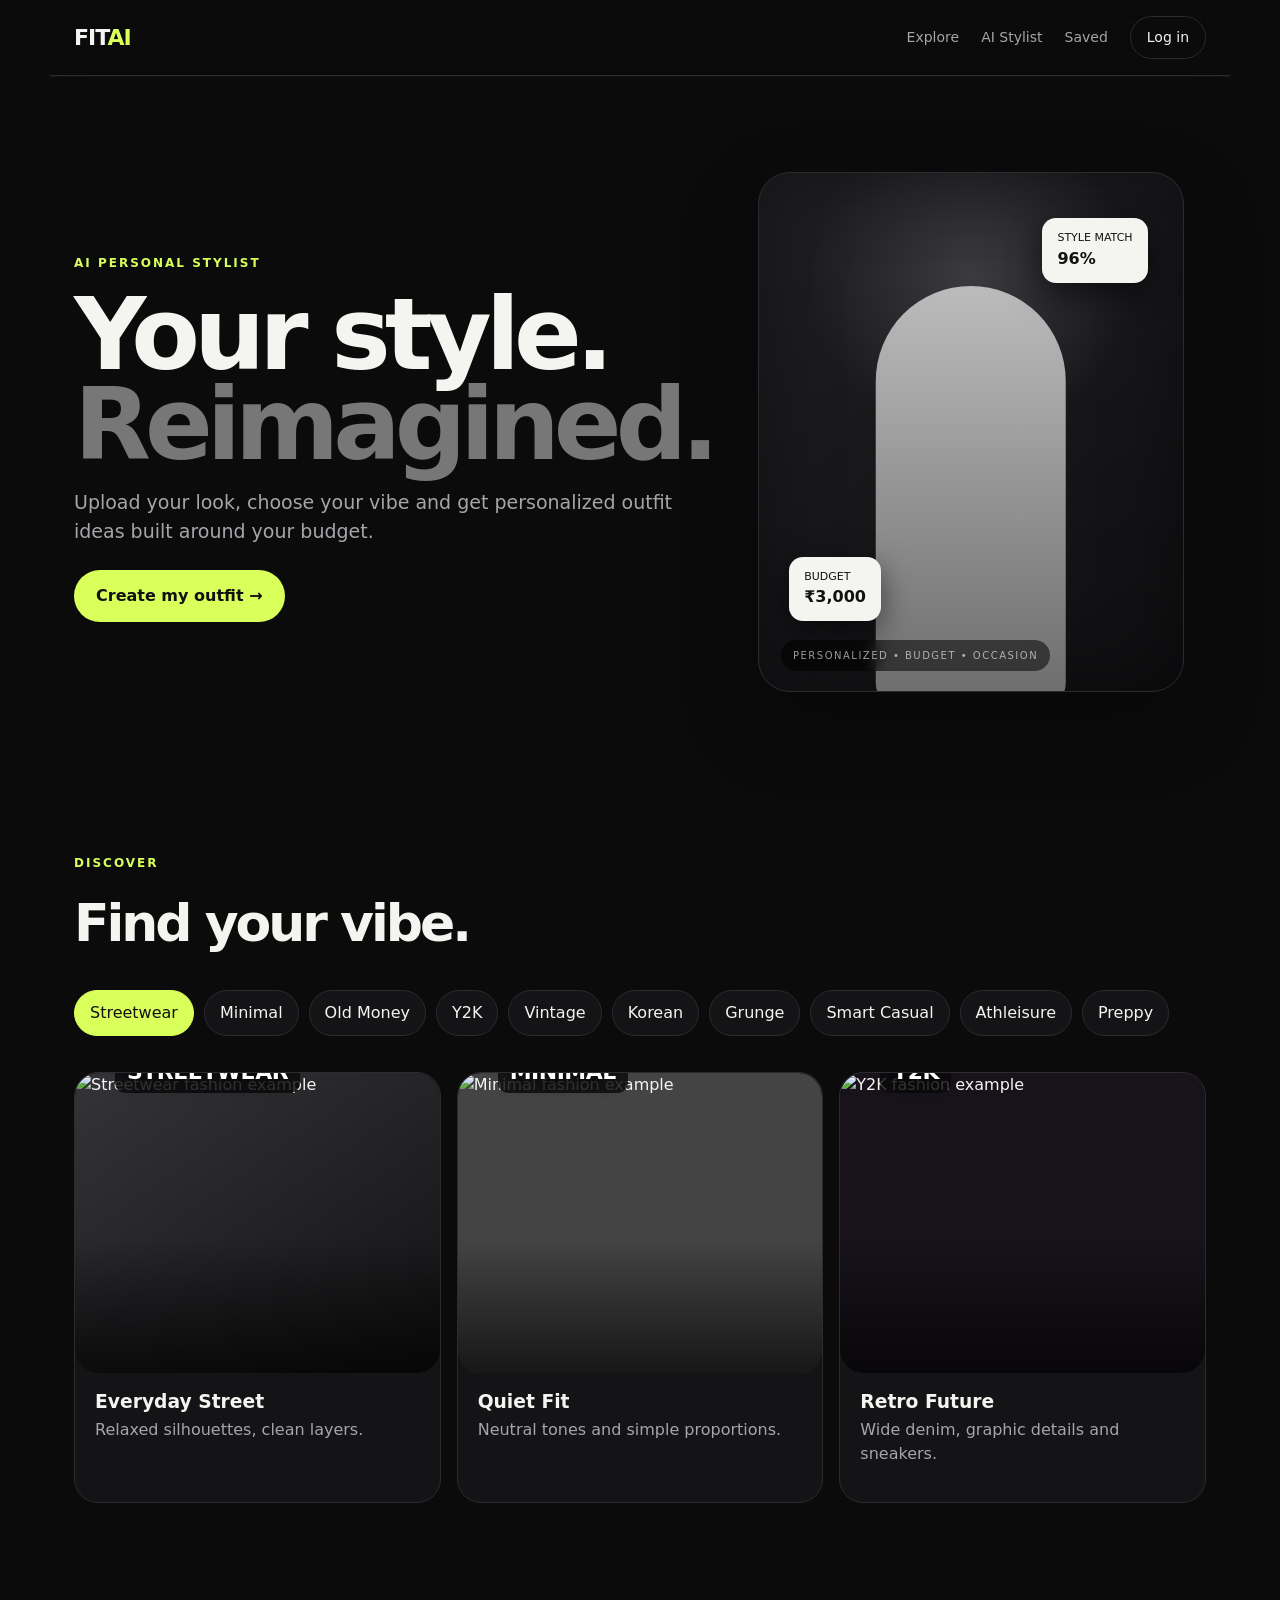
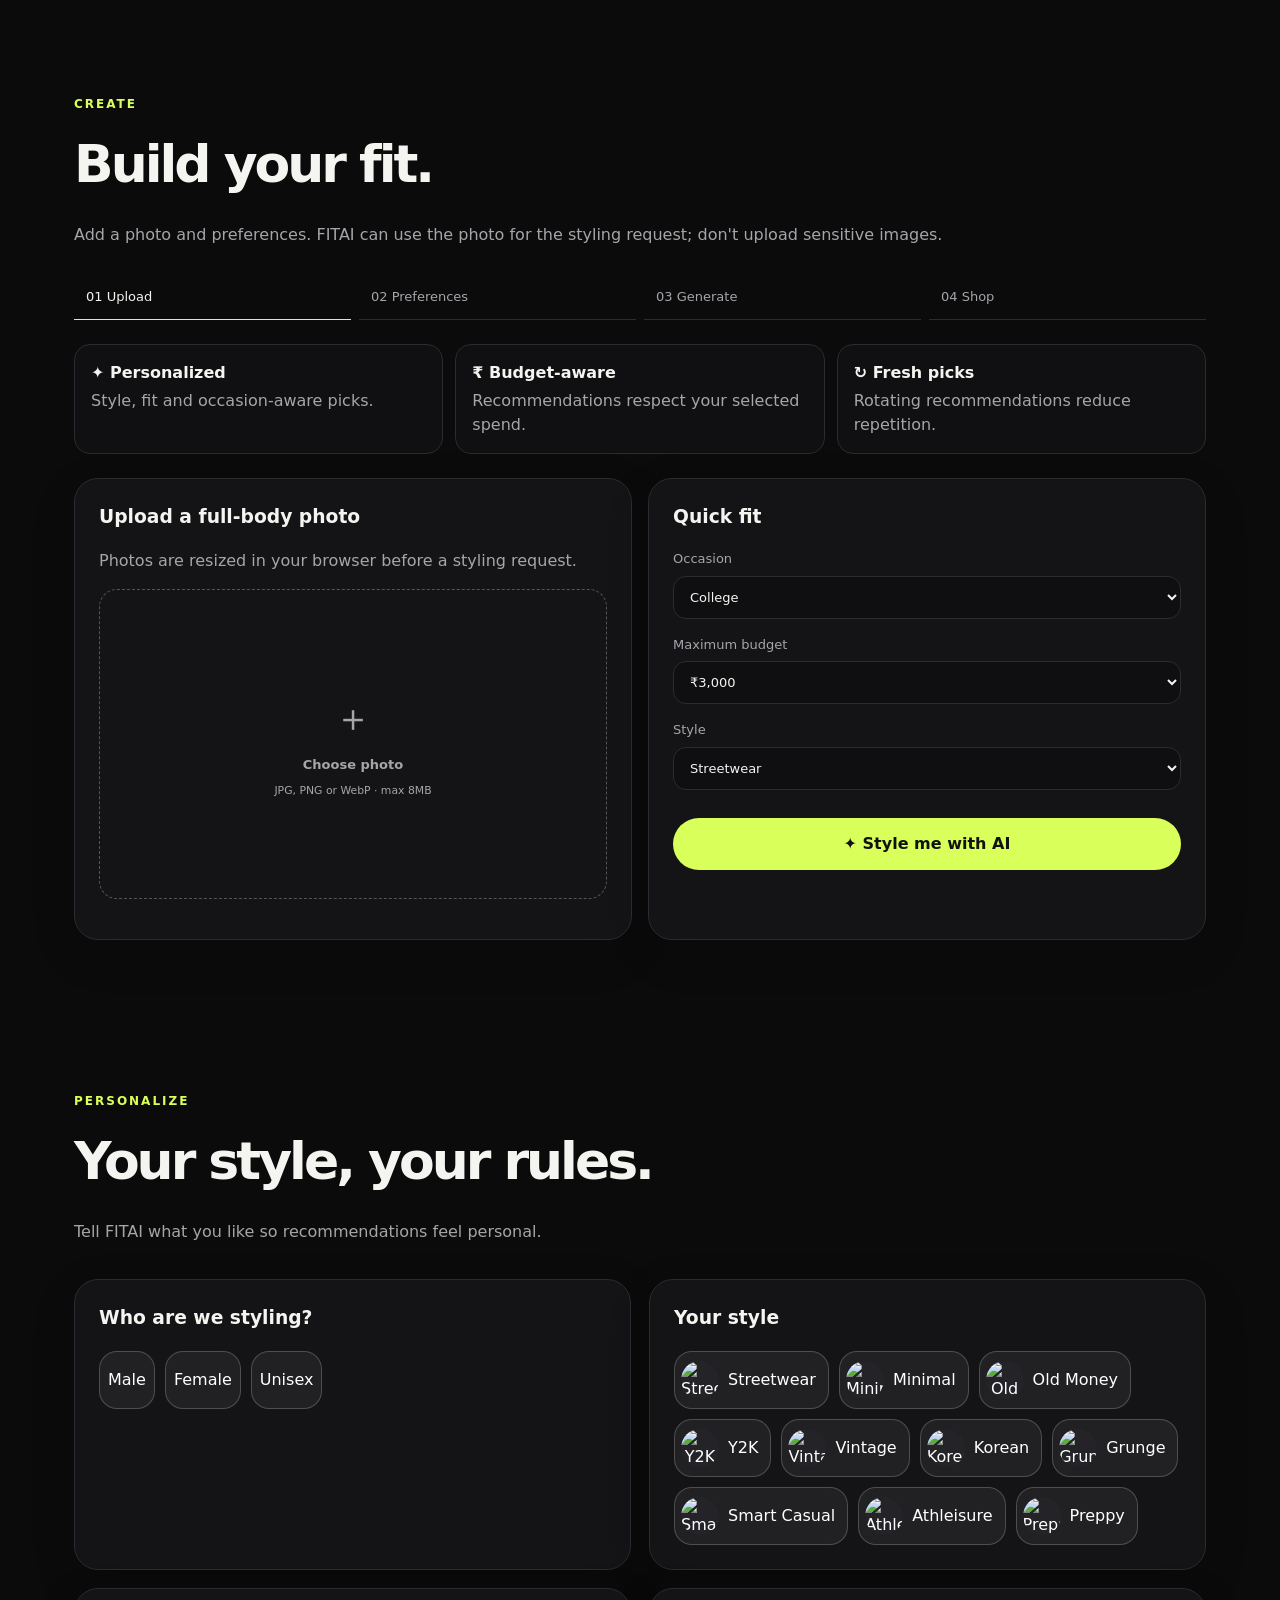
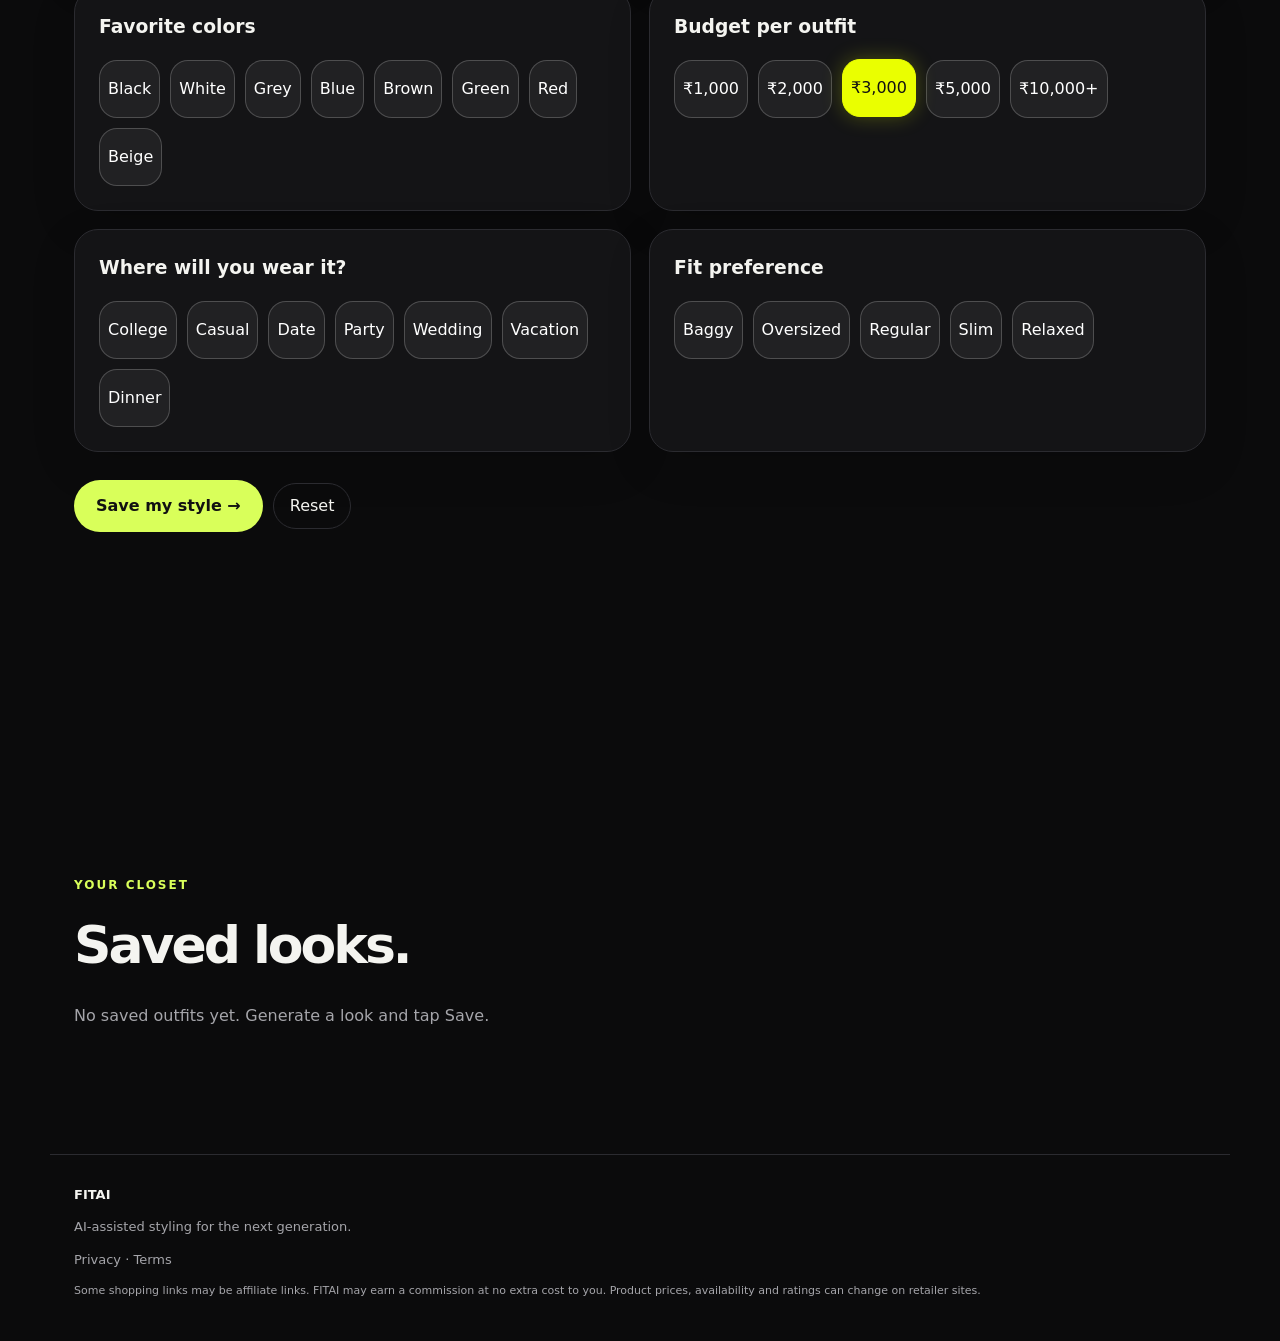
==== commit 44c8a057: "Load FITAI production polish and affiliate config" ====
--- a/fitai-web-mvp/index.html
+++ b/fitai-web-mvp/index.html
@@ -21,5 +21,5 @@
 </main>
 <footer><span>FITAI</span><p>AI-assisted styling for the next generation.</p><p><a href="privacy.html">Privacy</a> · <a href="terms.html">Terms</a></p></footer>
 <dialog id="loginDialog"><form id="loginForm" method="dialog" class="dialog"><button class="close" value="cancel" type="submit" aria-label="Close">×</button><p class="eyebrow">WELCOME BACK</p><h2>Log in to FITAI.</h2><label for="email">Email<input id="email" type="email" autocomplete="email" placeholder="you@example.com" required></label><label for="password">Password<input id="password" type="password" autocomplete="current-password" placeholder="••••••••" minlength="6" required></label><button id="demoLogin" class="primary full" value="default" type="submit">Continue</button><p id="authStatus" class="muted tiny" aria-live="polite">Use your FITAI account to sync saved looks across devices.</p></form></dialog>
-<script src="config.js"></script><script src="app.js" defer></script><script src="fashion-polish.js" defer></script><script src="auth.js" defer></script>
+<script src="config.js"></script><script src="affiliate-config.js"></script><script src="app.js" defer></script><script src="fashion-polish.js" defer></script><script src="auth.js" defer></script><script src="product-catalog.js" defer></script><script src="pro-experience.js" defer></script>
 </body></html>
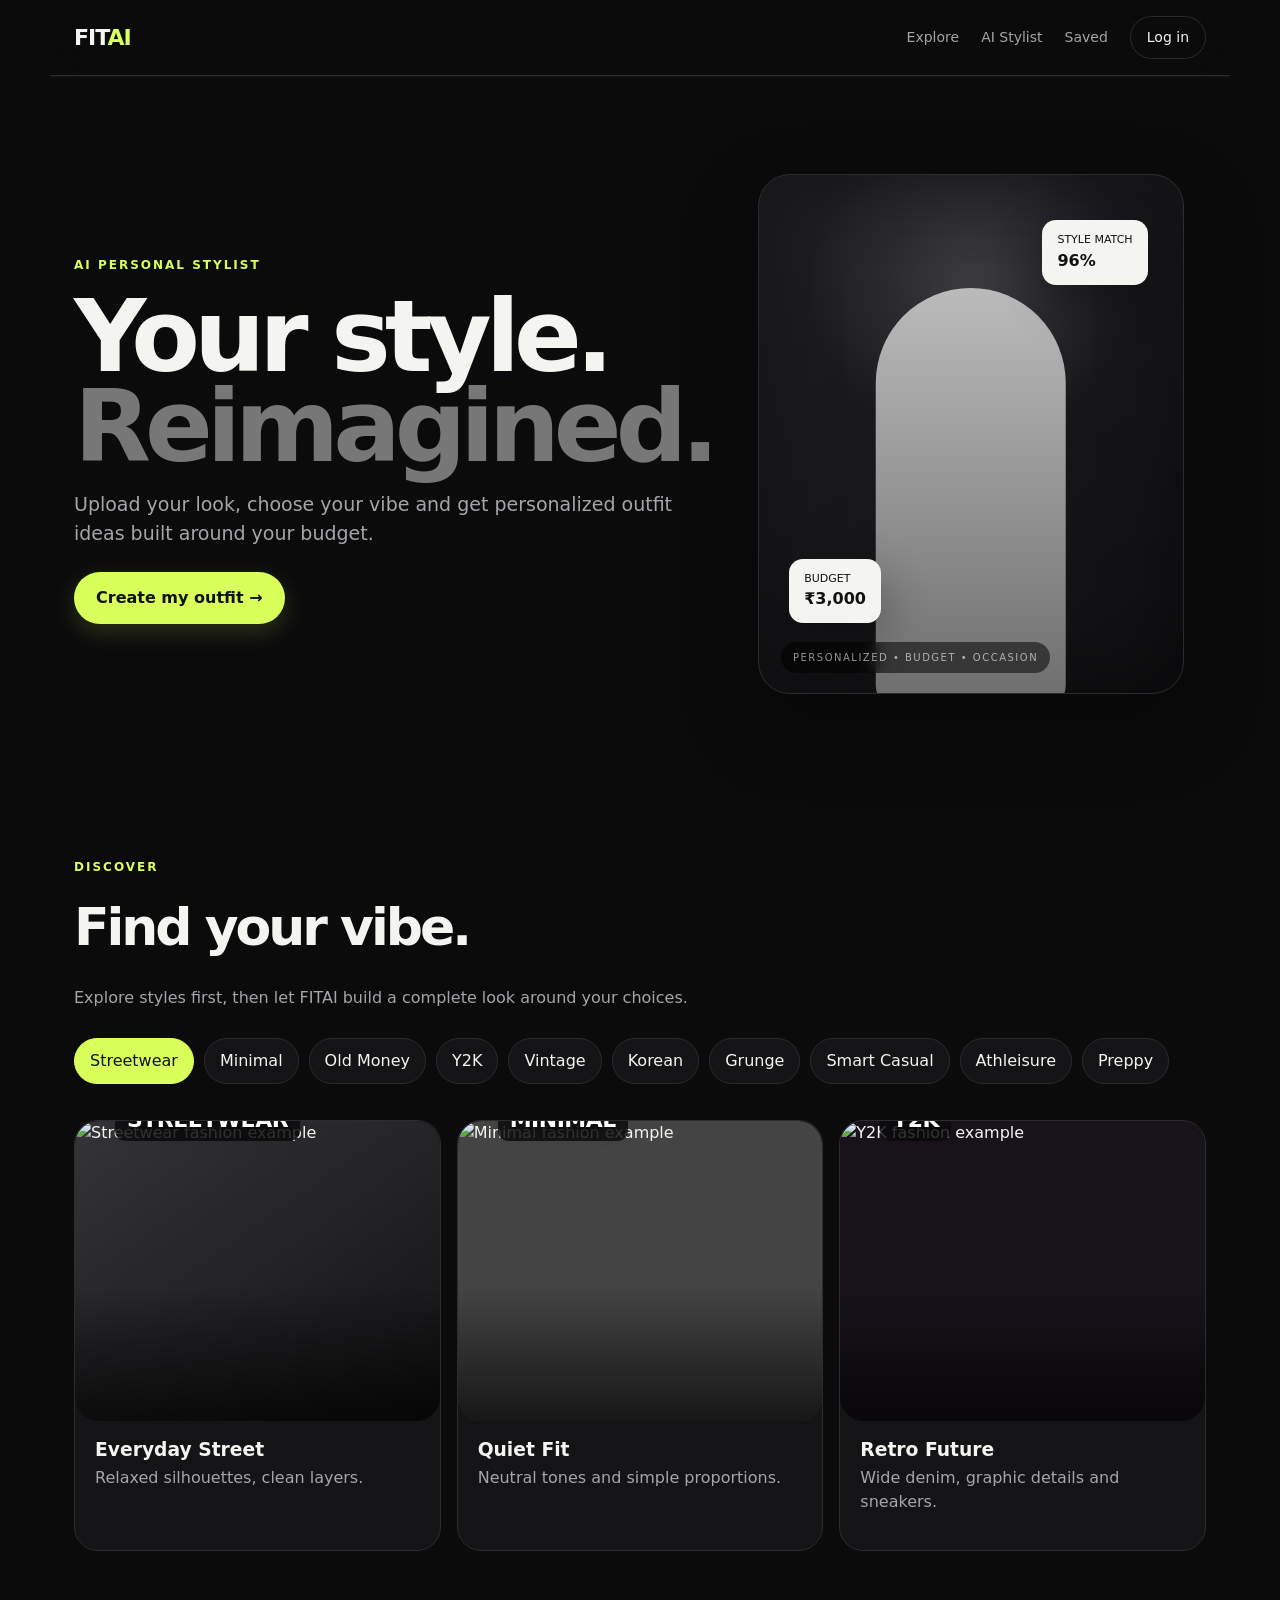
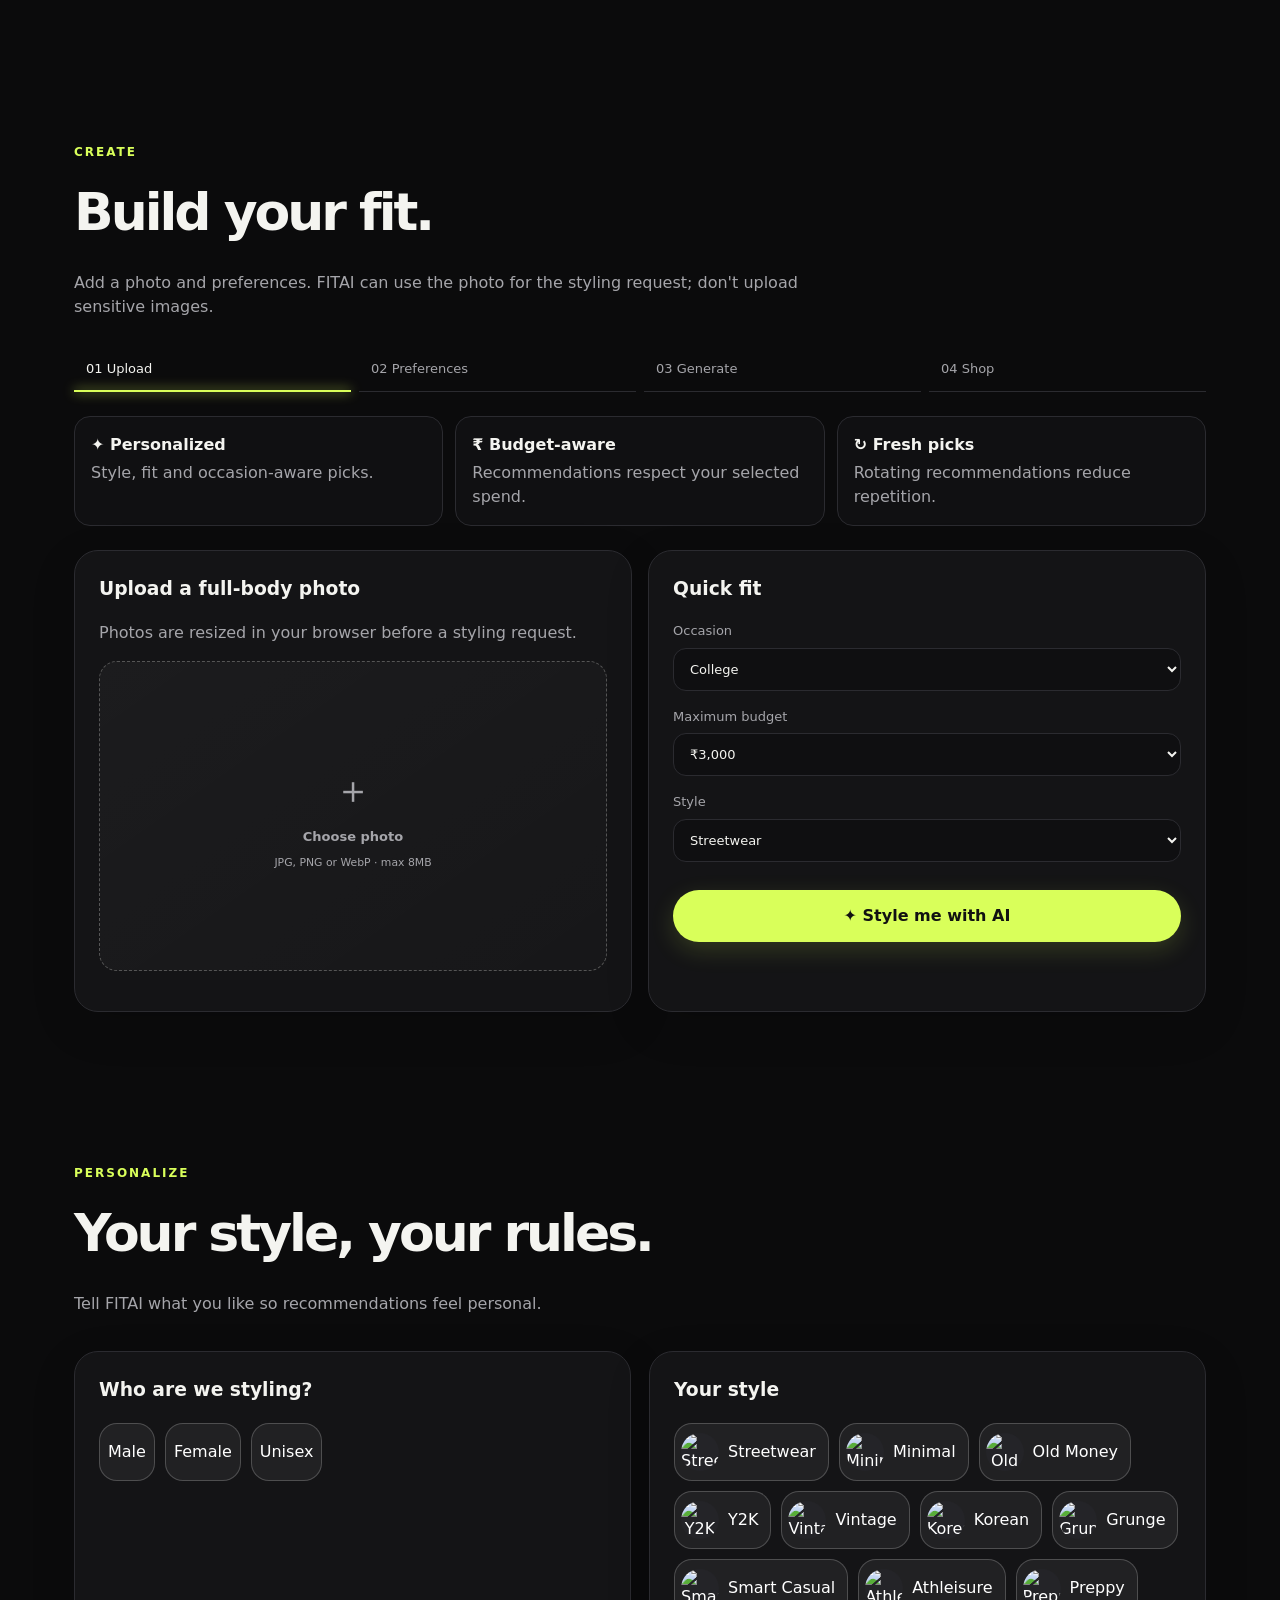
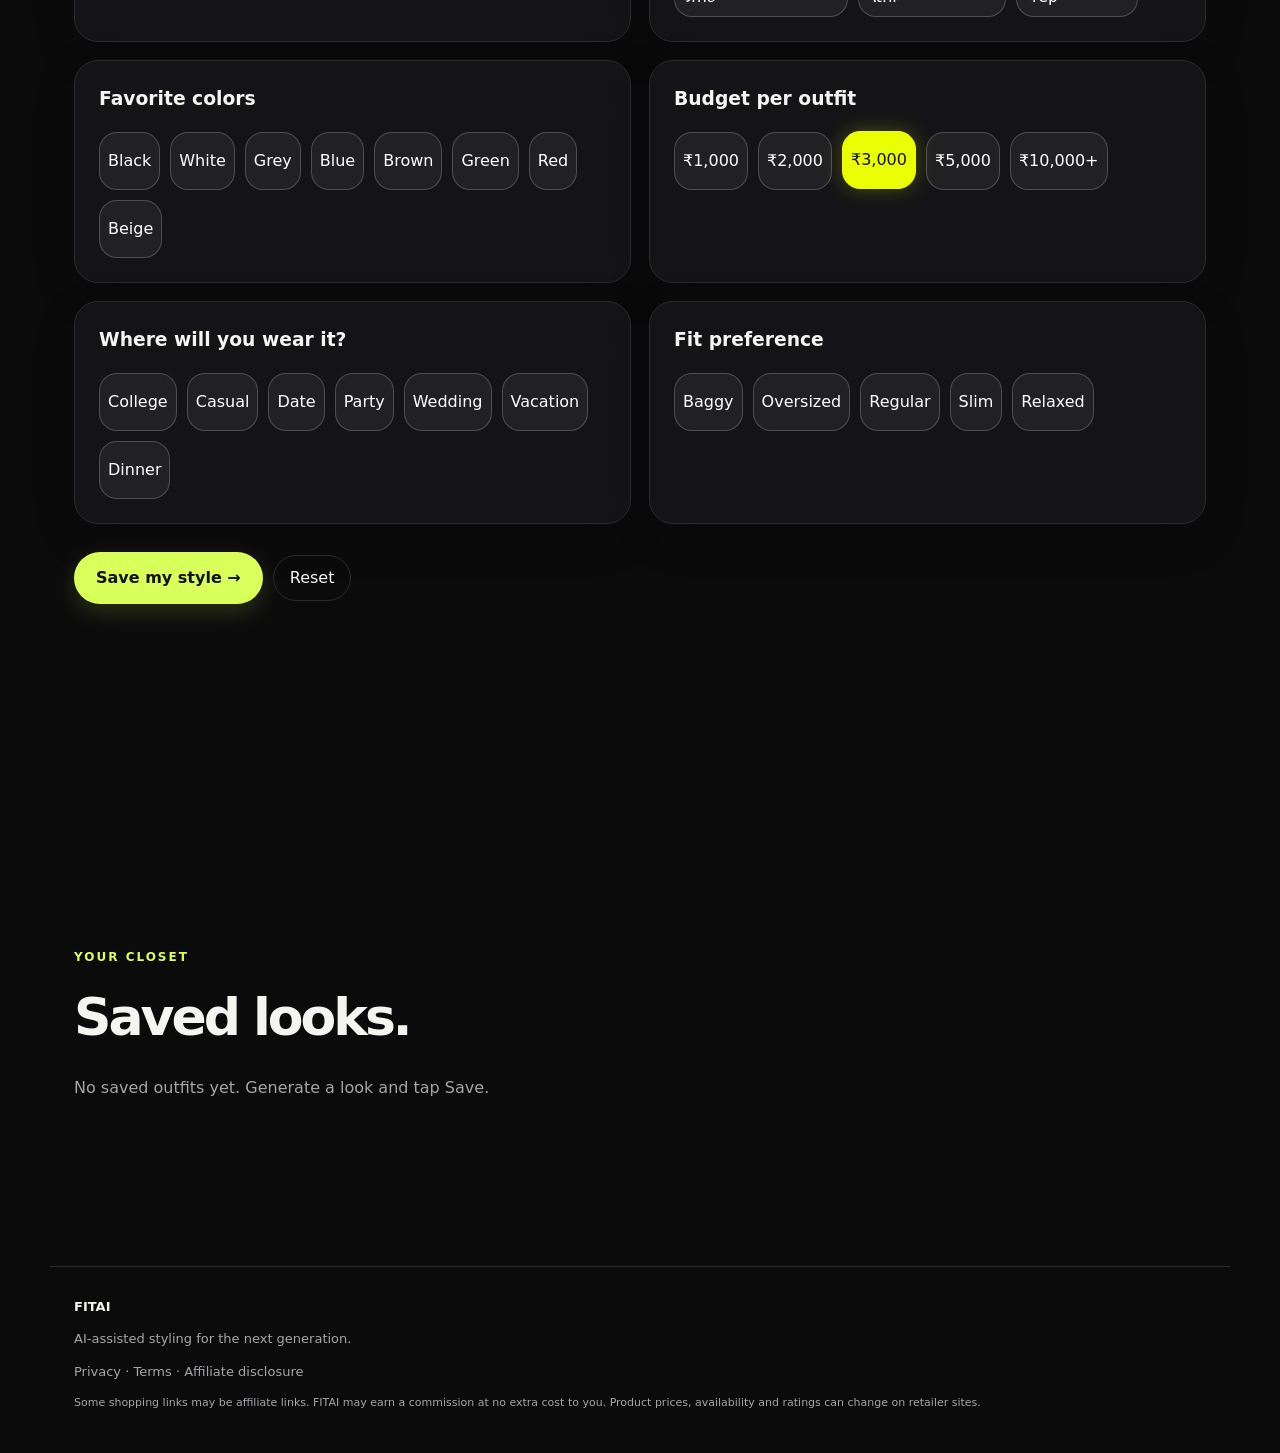
==== commit 04f9ab5d: "Wire FITAI professional experience layer" ====
--- a/fitai-web-mvp/index.html
+++ b/fitai-web-mvp/index.html
@@ -1,25 +1 @@
-<!doctype html>
-<html lang="en">
-<head>
-  <meta charset="UTF-8"><meta name="viewport" content="width=device-width,initial-scale=1">
-  <meta name="description" content="FITAI — AI-powered personal stylist for Gen-Z. Discover outfits, customize your look and shop matching pieces.">
-  <meta name="theme-color" content="#0b0b0c"><meta name="color-scheme" content="dark">
-  <link rel="manifest" href="manifest.webmanifest"><link rel="stylesheet" href="styles.css">
-  <title>FITAI — Your AI Personal Stylist</title>
-</head>
-<body>
-<header class="nav"><a class="logo" href="#home" aria-label="FITAI home">FIT<span>AI</span></a><nav aria-label="Main navigation"><a href="#explore">Explore</a><a href="#stylist">AI Stylist</a><a href="#saved">Saved</a><button id="loginBtn" class="outline" type="button">Log in</button></nav></header>
-<main>
-<section id="home" class="hero"><div><p class="eyebrow">AI PERSONAL STYLIST</p><h1>Your style.<br><em>Reimagined.</em></h1><p class="lead">Upload your look, choose your vibe and get personalized outfit ideas built around your budget.</p><button class="primary" type="button" data-scroll="#stylist">Create my outfit →</button></div><div class="hero-art" aria-hidden="true"><div class="floating f1">STYLE MATCH <b>96%</b></div><div class="floating f2">BUDGET <b>₹3,000</b></div><div class="silhouette"></div></div></section>
-<section id="explore" class="section"><div class="section-head"><p class="eyebrow">DISCOVER</p><h2>Find your vibe.</h2></div><div class="chips" id="styleChips" role="group" aria-label="Style filters"><button type="button" class="chip active">Streetwear</button><button type="button" class="chip">Minimal</button><button type="button" class="chip">Old Money</button><button type="button" class="chip">Y2K</button><button type="button" class="chip">Vintage</button><button type="button" class="chip">Korean</button><button type="button" class="chip">Grunge</button><button type="button" class="chip">Smart Casual</button><button type="button" class="chip">Athleisure</button><button type="button" class="chip">Preppy</button></div><div class="trend-grid"><article><div class="trend-img t1">STREET</div><h3>Everyday Street</h3><p>Relaxed silhouettes, clean layers.</p></article><article><div class="trend-img t2">MINIMAL</div><h3>Quiet Fit</h3><p>Neutral tones and simple proportions.</p></article><article><div class="trend-img t3">Y2K</div><h3>Retro Future</h3><p>Wide denim, graphic details and sneakers.</p></article></div></section>
-<section id="stylist" class="section stylist"><div class="section-head"><p class="eyebrow">CREATE</p><h2>Build your fit.</h2><p class="muted">Add a photo and preferences. FITAI can use the photo for the styling request; don't upload sensitive images.</p></div><div class="steps" aria-label="Styling steps"><span class="active">01 Upload</span><span>02 Preferences</span><span>03 Generate</span><span>04 Shop</span></div>
-<div class="creator-grid"><div class="panel upload-panel"><h3>Upload a full-body photo</h3><p class="muted">Photos are resized in your browser before a styling request.</p><label class="upload-box" for="photoInput"><input id="photoInput" type="file" accept="image/png,image/jpeg,image/webp"><span class="upload-icon">＋</span><b>Choose photo</b><small>JPG, PNG or WebP · max 8MB</small></label><div id="photoInfo" class="muted tiny" aria-live="polite"></div><img id="preview" class="preview" alt="Uploaded full-body photo preview"><button id="removePhoto" class="outline full hidden" type="button">Remove photo</button></div>
-<div class="panel"><h3>Quick fit</h3><label for="occasion">Occasion<select id="occasion"><option>College</option><option>Date</option><option>Party</option><option>Casual</option><option>Vacation</option><option>Dinner</option><option>Wedding</option></select></label><label for="budget">Maximum budget<select id="budget"><option value="1000">₹1,000</option><option value="2000">₹2,000</option><option value="3000" selected>₹3,000</option><option value="5000">₹5,000</option><option value="10000">₹10,000+</option></select></label><label for="style">Style<select id="style"><option>Streetwear</option><option>Minimal</option><option>Old Money</option><option>Y2K</option><option>Vintage</option><option>Korean</option><option>Grunge</option><option>Smart Casual</option><option>Athleisure</option><option>Preppy</option></select></label><button id="generateBtn" class="primary full" type="button">✦ Style me with AI</button></div></div>
-<section id="preferences" class="preferences" aria-labelledby="preferencesTitle"><div class="section-head"><p class="eyebrow">PERSONALIZE</p><h2 id="preferencesTitle">Your style, your rules.</h2><p class="muted">Tell FITAI what you like so recommendations feel personal.</p></div><div class="preferences-grid"><div class="panel"><h3>Who are we styling?</h3><div class="choice-group" data-group="gender" role="group" aria-label="Gender"><button type="button" class="choice">Male</button><button type="button" class="choice">Female</button><button type="button" class="choice">Unisex</button></div></div><div class="panel"><h3>Your style</h3><div class="choice-group multi" data-group="styles" role="group" aria-label="Styles"><button type="button" class="choice">Streetwear</button><button type="button" class="choice">Minimal</button><button type="button" class="choice">Old Money</button><button type="button" class="choice">Y2K</button><button type="button" class="choice">Vintage</button><button type="button" class="choice">Korean</button><button type="button" class="choice">Grunge</button><button type="button" class="choice">Smart Casual</button><button type="button" class="choice">Athleisure</button><button type="button" class="choice">Preppy</button></div></div><div class="panel"><h3>Favorite colors</h3><div class="choice-group multi" data-group="colors" role="group" aria-label="Colors"><button type="button" class="choice">Black</button><button type="button" class="choice">White</button><button type="button" class="choice">Grey</button><button type="button" class="choice">Blue</button><button type="button" class="choice">Brown</button><button type="button" class="choice">Green</button><button type="button" class="choice">Red</button><button type="button" class="choice">Beige</button></div></div><div class="panel"><h3>Budget per outfit</h3><div class="choice-group" data-group="budget" role="group" aria-label="Budget"><button type="button" class="choice" data-value="1000">₹1,000</button><button type="button" class="choice" data-value="2000">₹2,000</button><button type="button" class="choice active" data-value="3000">₹3,000</button><button type="button" class="choice" data-value="5000">₹5,000</button><button type="button" class="choice" data-value="10000">₹10,000+</button></div></div><div class="panel"><h3>Where will you wear it?</h3><div class="choice-group multi" data-group="occasions" role="group" aria-label="Occasions"><button type="button" class="choice">College</button><button type="button" class="choice">Casual</button><button type="button" class="choice">Date</button><button type="button" class="choice">Party</button><button type="button" class="choice">Wedding</button><button type="button" class="choice">Vacation</button><button type="button" class="choice">Dinner</button></div></div><div class="panel"><h3>Fit preference</h3><div class="choice-group" data-group="fit" role="group" aria-label="Fit"><button type="button" class="choice">Baggy</button><button type="button" class="choice">Oversized</button><button type="button" class="choice">Regular</button><button type="button" class="choice">Slim</button><button type="button" class="choice">Relaxed</button></div></div></div><div class="preference-actions"><button id="savePreferences" class="primary" type="button">Save my style →</button><button id="clearPreferences" class="outline" type="button">Reset</button></div><p id="preferenceStatus" class="status" aria-live="polite"></p></section>
-<div id="status" class="status" aria-live="polite"></div><div id="results" class="outfit-grid" aria-live="polite"></div></section>
-<section id="saved" class="section"><p class="eyebrow">YOUR CLOSET</p><h2>Saved looks.</h2><div id="savedList" class="saved-list"><p class="muted">No saved outfits yet. Generate a look and tap Save.</p></div><button id="clearSaved" class="outline hidden" type="button">Clear saved looks</button></section>
-</main>
-<footer><span>FITAI</span><p>AI-assisted styling for the next generation.</p><p><a href="privacy.html">Privacy</a> · <a href="terms.html">Terms</a></p></footer>
-<dialog id="loginDialog"><form id="loginForm" method="dialog" class="dialog"><button class="close" value="cancel" type="submit" aria-label="Close">×</button><p class="eyebrow">WELCOME BACK</p><h2>Log in to FITAI.</h2><label for="email">Email<input id="email" type="email" autocomplete="email" placeholder="you@example.com" required></label><label for="password">Password<input id="password" type="password" autocomplete="current-password" placeholder="••••••••" minlength="6" required></label><button id="demoLogin" class="primary full" value="default" type="submit">Continue</button><p id="authStatus" class="muted tiny" aria-live="polite">Use your FITAI account to sync saved looks across devices.</p></form></dialog>
-<script src="config.js"></script><script src="affiliate-config.js"></script><script src="app.js" defer></script><script src="fashion-polish.js" defer></script><script src="auth.js" defer></script><script src="product-catalog.js" defer></script><script src="pro-experience.js" defer></script>
-</body></html>
+<!doctype html><html lang="en"><head><meta charset="UTF-8"><meta name="viewport" content="width=device-width,initial-scale=1"><meta name="description" content="FITAI — AI-powered personal stylist for Gen-Z. Discover outfits, customize your look and shop matching pieces."><meta name="theme-color" content="#0b0b0c"><meta name="color-scheme" content="dark"><link rel="manifest" href="manifest.webmanifest"><link rel="stylesheet" href="styles.css"><link rel="stylesheet" href="pro.css"><title>FITAI — Your AI Personal Stylist</title></head><body><header class="nav"><a class="logo" href="#home" aria-label="FITAI home">FIT<span>AI</span></a><nav aria-label="Main navigation"><a href="#explore">Explore</a><a href="#stylist">AI Stylist</a><a href="#saved">Saved</a><button id="loginBtn" class="outline" type="button">Log in</button></nav></header><main><section id="home" class="hero"><div><p class="eyebrow">AI PERSONAL STYLIST</p><h1>Your style.<br><em>Reimagined.</em></h1><p class="lead">Upload your look, choose your vibe and get personalized outfit ideas built around your budget.</p><button class="primary" type="button" data-scroll="#stylist">Create my outfit →</button></div><div class="hero-art" aria-hidden="true"><div class="floating f1">STYLE MATCH <b>96%</b></div><div class="floating f2">BUDGET <b>₹3,000</b></div><div class="silhouette"></div></div></section><section id="explore" class="section"><div class="section-head"><p class="eyebrow">DISCOVER</p><h2>Find your vibe.</h2><p class="muted">Explore styles first, then let FITAI build a complete look around your choices.</p></div><div class="chips" id="styleChips" role="group" aria-label="Style filters"><button type="button" class="chip active">Streetwear</button><button type="button" class="chip">Minimal</button><button type="button" class="chip">Old Money</button><button type="button" class="chip">Y2K</button><button type="button" class="chip">Vintage</button><button type="button" class="chip">Korean</button><button type="button" class="chip">Grunge</button><button type="button" class="chip">Smart Casual</button><button type="button" class="chip">Athleisure</button><button type="button" class="chip">Preppy</button></div><div class="trend-grid"><article><div class="trend-img t1">STREET</div><h3>Everyday Street</h3><p>Relaxed silhouettes, clean layers.</p></article><article><div class="trend-img t2">MINIMAL</div><h3>Quiet Fit</h3><p>Neutral tones and simple proportions.</p></article><article><div class="trend-img t3">Y2K</div><h3>Retro Future</h3><p>Wide denim, graphic details and sneakers.</p></article></div></section><section id="stylist" class="section stylist"><div class="section-head"><p class="eyebrow">CREATE</p><h2>Build your fit.</h2><p class="muted">Add a photo and preferences. FITAI can use the photo for the styling request; don't upload sensitive images.</p></div><div class="steps" aria-label="Styling steps"><span class="active">01 Upload</span><span>02 Preferences</span><span>03 Generate</span><span>04 Shop</span></div><div class="creator-grid"><div class="panel upload-panel"><h3>Upload a full-body photo</h3><p class="muted">Photos are resized in your browser before a styling request.</p><label class="upload-box" for="photoInput"><input id="photoInput" type="file" accept="image/png,image/jpeg,image/webp"><span class="upload-icon">＋</span><b>Choose photo</b><small>JPG, PNG or WebP · max 8MB</small></label><div id="photoInfo" class="muted tiny" aria-live="polite"></div><img id="preview" class="preview" alt="Uploaded full-body photo preview"><button id="removePhoto" class="outline full hidden" type="button">Remove photo</button></div><div class="panel"><h3>Quick fit</h3><label for="occasion">Occasion<select id="occasion"><option>College</option><option>Date</option><option>Party</option><option>Casual</option><option>Vacation</option><option>Dinner</option><option>Wedding</option></select></label><label for="budget">Maximum budget<select id="budget"><option value="1000">₹1,000</option><option value="2000">₹2,000</option><option value="3000" selected>₹3,000</option><option value="5000">₹5,000</option><option value="10000">₹10,000+</option></select></label><label for="style">Style<select id="style"><option>Streetwear</option><option>Minimal</option><option>Old Money</option><option>Y2K</option><option>Vintage</option><option>Korean</option><option>Grunge</option><option>Smart Casual</option><option>Athleisure</option><option>Preppy</option></select></label><button id="generateBtn" class="primary full" type="button">✦ Style me with AI</button></div></div><section id="preferences" class="preferences" aria-labelledby="preferencesTitle"><div class="section-head"><p class="eyebrow">PERSONALIZE</p><h2 id="preferencesTitle">Your style, your rules.</h2><p class="muted">Tell FITAI what you like so recommendations feel personal.</p></div><div class="preferences-grid"><div class="panel"><h3>Who are we styling?</h3><div class="choice-group" data-group="gender" role="group" aria-label="Gender"><button type="button" class="choice">Male</button><button type="button" class="choice">Female</button><button type="button" class="choice">Unisex</button></div></div><div class="panel"><h3>Your style</h3><div class="choice-group multi" data-group="styles" role="group" aria-label="Styles"><button type="button" class="choice">Streetwear</button><button type="button" class="choice">Minimal</button><button type="button" class="choice">Old Money</button><button type="button" class="choice">Y2K</button><button type="button" class="choice">Vintage</button><button type="button" class="choice">Korean</button><button type="button" class="choice">Grunge</button><button type="button" class="choice">Smart Casual</button><button type="button" class="choice">Athleisure</button><button type="button" class="choice">Preppy</button></div></div><div class="panel"><h3>Favorite colors</h3><div class="choice-group multi" data-group="colors" role="group" aria-label="Colors"><button type="button" class="choice">Black</button><button type="button" class="choice">White</button><button type="button" class="choice">Grey</button><button type="button" class="choice">Blue</button><button type="button" class="choice">Brown</button><button type="button" class="choice">Green</button><button type="button" class="choice">Red</button><button type="button" class="choice">Beige</button></div></div><div class="panel"><h3>Budget per outfit</h3><div class="choice-group" data-group="budget" role="group" aria-label="Budget"><button type="button" class="choice" data-value="1000">₹1,000</button><button type="button" class="choice" data-value="2000">₹2,000</button><button type="button" class="choice active" data-value="3000">₹3,000</button><button type="button" class="choice" data-value="5000">₹5,000</button><button type="button" class="choice" data-value="10000">₹10,000+</button></div></div><div class="panel"><h3>Where will you wear it?</h3><div class="choice-group multi" data-group="occasions" role="group" aria-label="Occasions"><button type="button" class="choice">College</button><button type="button" class="choice">Casual</button><button type="button" class="choice">Date</button><button type="button" class="choice">Party</button><button type="button" class="choice">Wedding</button><button type="button" class="choice">Vacation</button><button type="button" class="choice">Dinner</button></div></div><div class="panel"><h3>Fit preference</h3><div class="choice-group" data-group="fit" role="group" aria-label="Fit"><button type="button" class="choice">Baggy</button><button type="button" class="choice">Oversized</button><button type="button" class="choice">Regular</button><button type="button" class="choice">Slim</button><button type="button" class="choice">Relaxed</button></div></div></div><div class="preference-actions"><button id="savePreferences" class="primary" type="button">Save my style →</button><button id="clearPreferences" class="outline" type="button">Reset</button></div><p id="preferenceStatus" class="status" aria-live="polite"></p></section><div id="status" class="status" aria-live="polite"></div><div id="results" class="outfit-grid" aria-live="polite"></div></section><section id="saved" class="section"><p class="eyebrow">YOUR CLOSET</p><h2>Saved looks.</h2><div id="savedList" class="saved-list"><p class="muted">No saved outfits yet. Generate a look and tap Save.</p></div><button id="clearSaved" class="outline hidden" type="button">Clear saved looks</button></section></main><footer><span>FITAI</span><p>AI-assisted styling for the next generation.</p><p><a href="privacy.html">Privacy</a> · <a href="terms.html">Terms</a> · <a href="https://affiliate-program.amazon.in/" target="_blank" rel="noopener">Affiliate disclosure</a></p></footer><dialog id="loginDialog"><form id="loginForm" method="dialog" class="dialog"><button class="close" value="cancel" type="submit" aria-label="Close">×</button><p class="eyebrow">WELCOME BACK</p><h2>Log in to FITAI.</h2><label for="email">Email<input id="email" type="email" autocomplete="email" placeholder="you@example.com" required></label><label for="password">Password<input id="password" type="password" autocomplete="current-password" placeholder="••••••••" minlength="6" required></label><button id="demoLogin" class="primary full" value="default" type="submit">Continue</button><p id="authStatus" class="muted tiny" aria-live="polite">Use your FITAI account to sync saved looks across devices.</p></form></dialog><script src="config.js"></script><script src="affiliate-config.js"></script><script src="app.js" defer></script><script src="fashion-polish.js" defer></script><script src="auth.js" defer></script><script src="product-catalog.js" defer></script><script src="pro-experience.js" defer></script></body></html>
--- a/fitai-web-mvp/pro.css
+++ b/fitai-web-mvp/pro.css
@@ -0,0 +1 @@
+:root{--glow:rgba(217,255,90,.16);--glass:rgba(20,20,22,.78)}body{background:radial-gradient(900px 500px at 80% -10%,rgba(217,255,90,.07),transparent 60%),var(--bg)}.nav{position:sticky;top:0;z-index:100;background:rgba(11,11,12,.82);backdrop-filter:blur(18px);box-shadow:0 1px 0 rgba(255,255,255,.04)}.logo{transition:transform .2s}.logo:hover{transform:translateY(-1px)}.hero{min-height:680px}.hero>div:first-child{animation:rise .7s ease both}.hero-art{box-shadow:0 30px 80px rgba(0,0,0,.28),inset 0 1px rgba(255,255,255,.05)}.hero-art:before{content:"";position:absolute;inset:0;background:linear-gradient(120deg,transparent 30%,rgba(255,255,255,.035),transparent 65%);transform:translateX(-100%);animation:sweep 7s ease-in-out infinite}.floating{backdrop-filter:blur(10px);box-shadow:0 15px 45px rgba(0,0,0,.3)}.panel,.outfit,.product-card{box-shadow:0 14px 40px rgba(0,0,0,.14);transition:transform .22s ease,border-color .22s ease,box-shadow .22s ease}.panel:hover,.outfit:hover,.product-card:hover{transform:translateY(-3px);border-color:#3a3a40;box-shadow:0 20px 50px rgba(0,0,0,.2)}.primary{box-shadow:0 8px 25px var(--glow);transition:transform .2s,box-shadow .2s}.primary:hover{transform:translateY(-2px);box-shadow:0 12px 35px rgba(217,255,90,.25)}.chip{transition:transform .2s,background .2s}.chip:hover{transform:translateY(-1px)}.section-head{max-width:760px}.section h2{max-width:850px}.upload-box{background:linear-gradient(145deg,rgba(255,255,255,.035),rgba(255,255,255,.015));transition:border-color .2s,background .2s}.upload-box:hover{border-color:var(--accent);background:rgba(217,255,90,.035)}.outfit-body p{min-height:44px}.product-image{overflow:hidden}.product-image img{transition:transform .35s ease}.product-card:hover .product-image img{transform:scale(1.035)}.product-info .primary{box-shadow:none}.rating{letter-spacing:.2px}.fitai-products{border-top:1px solid var(--line)}.status{transition:opacity .2s}.steps span{position:relative}.steps .active:after{content:"";position:absolute;left:0;bottom:-1px;width:100%;height:2px;background:var(--accent);box-shadow:0 0 12px var(--accent)}footer{margin-top:40px}.tiny{line-height:1.6}@keyframes rise{from{opacity:0;transform:translateY(18px)}to{opacity:1;transform:none}}@keyframes sweep{0%,55%,100%{transform:translateX(-100%)}70%{transform:translateX(100%)}}@media(max-width:800px){.hero{min-height:auto}.hero-art{margin-top:12px}.section h2{font-size:42px}.nav{height:68px}.floating{padding:10px 12px}.product-card:hover,.panel:hover,.outfit:hover{transform:none}}@media(prefers-reduced-motion:reduce){*,*:before,*:after{animation:none!important;transition:none!important;scroll-behavior:auto!important}}
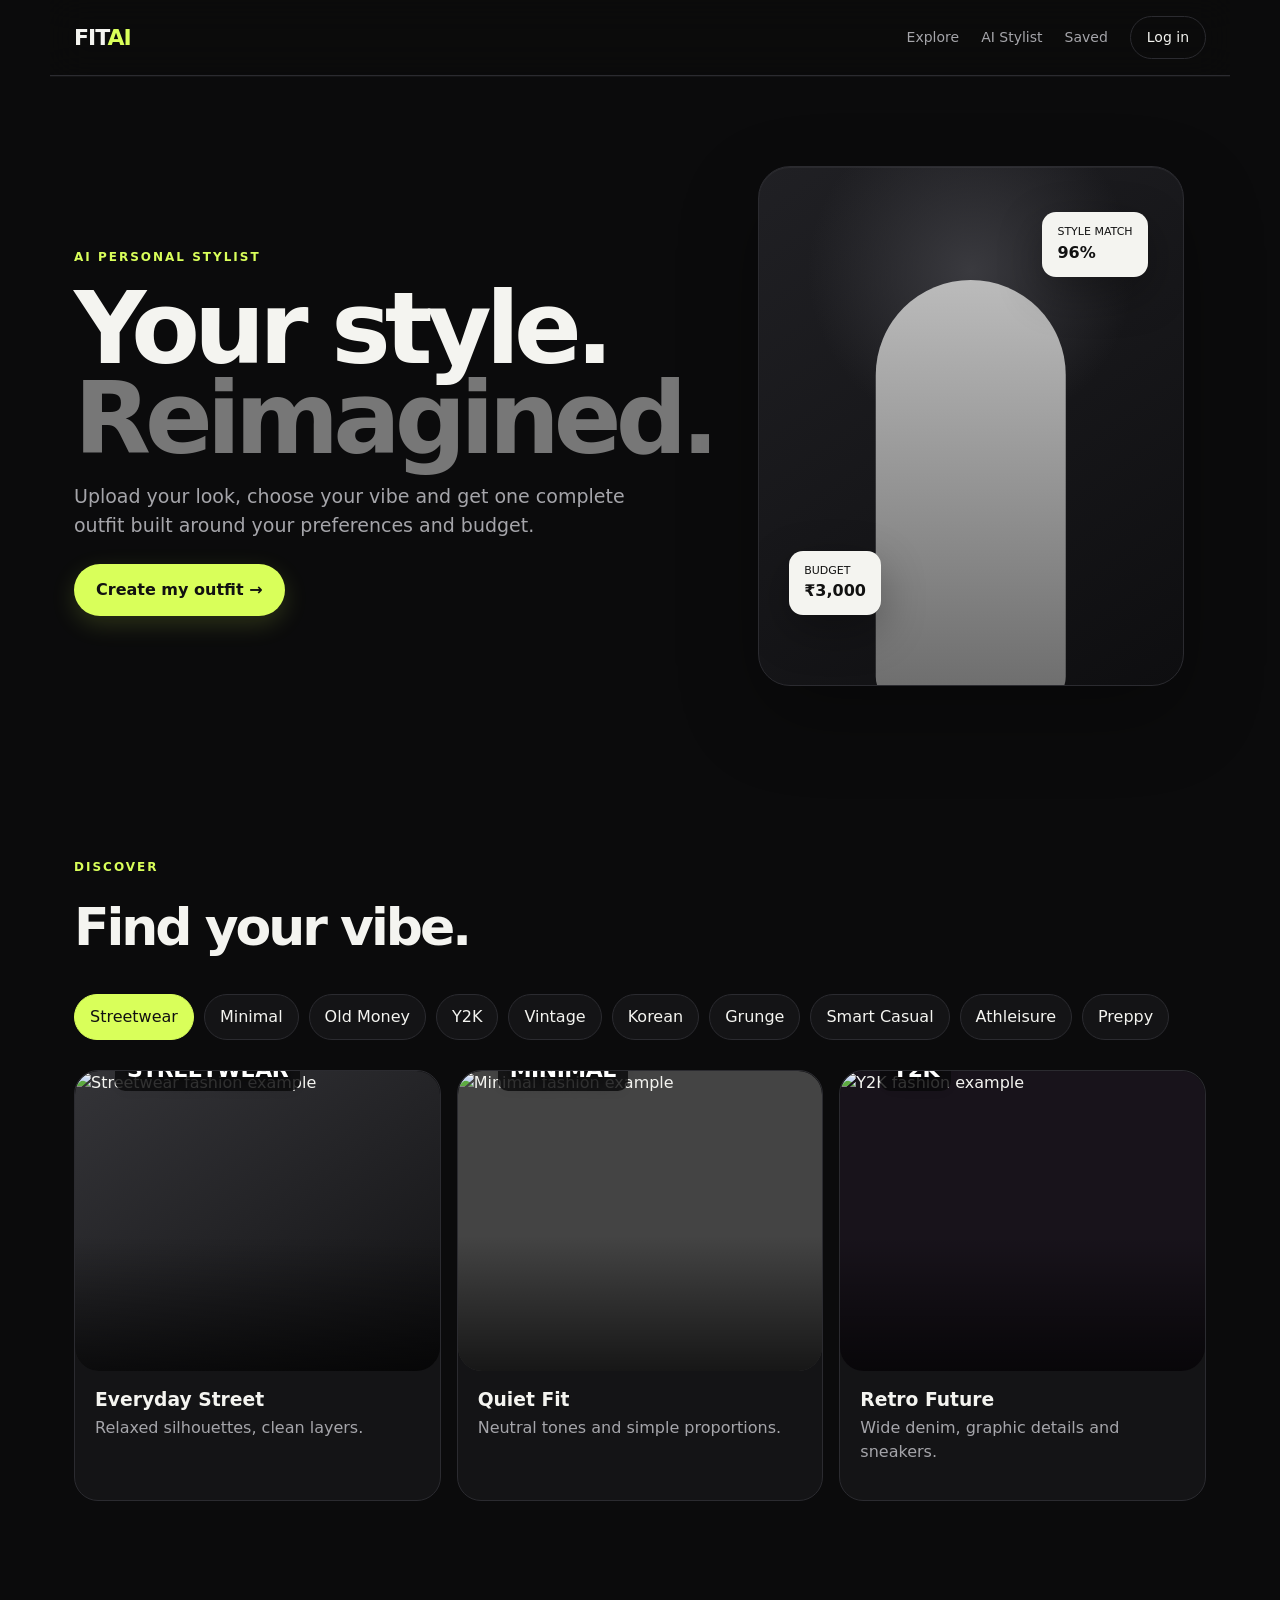
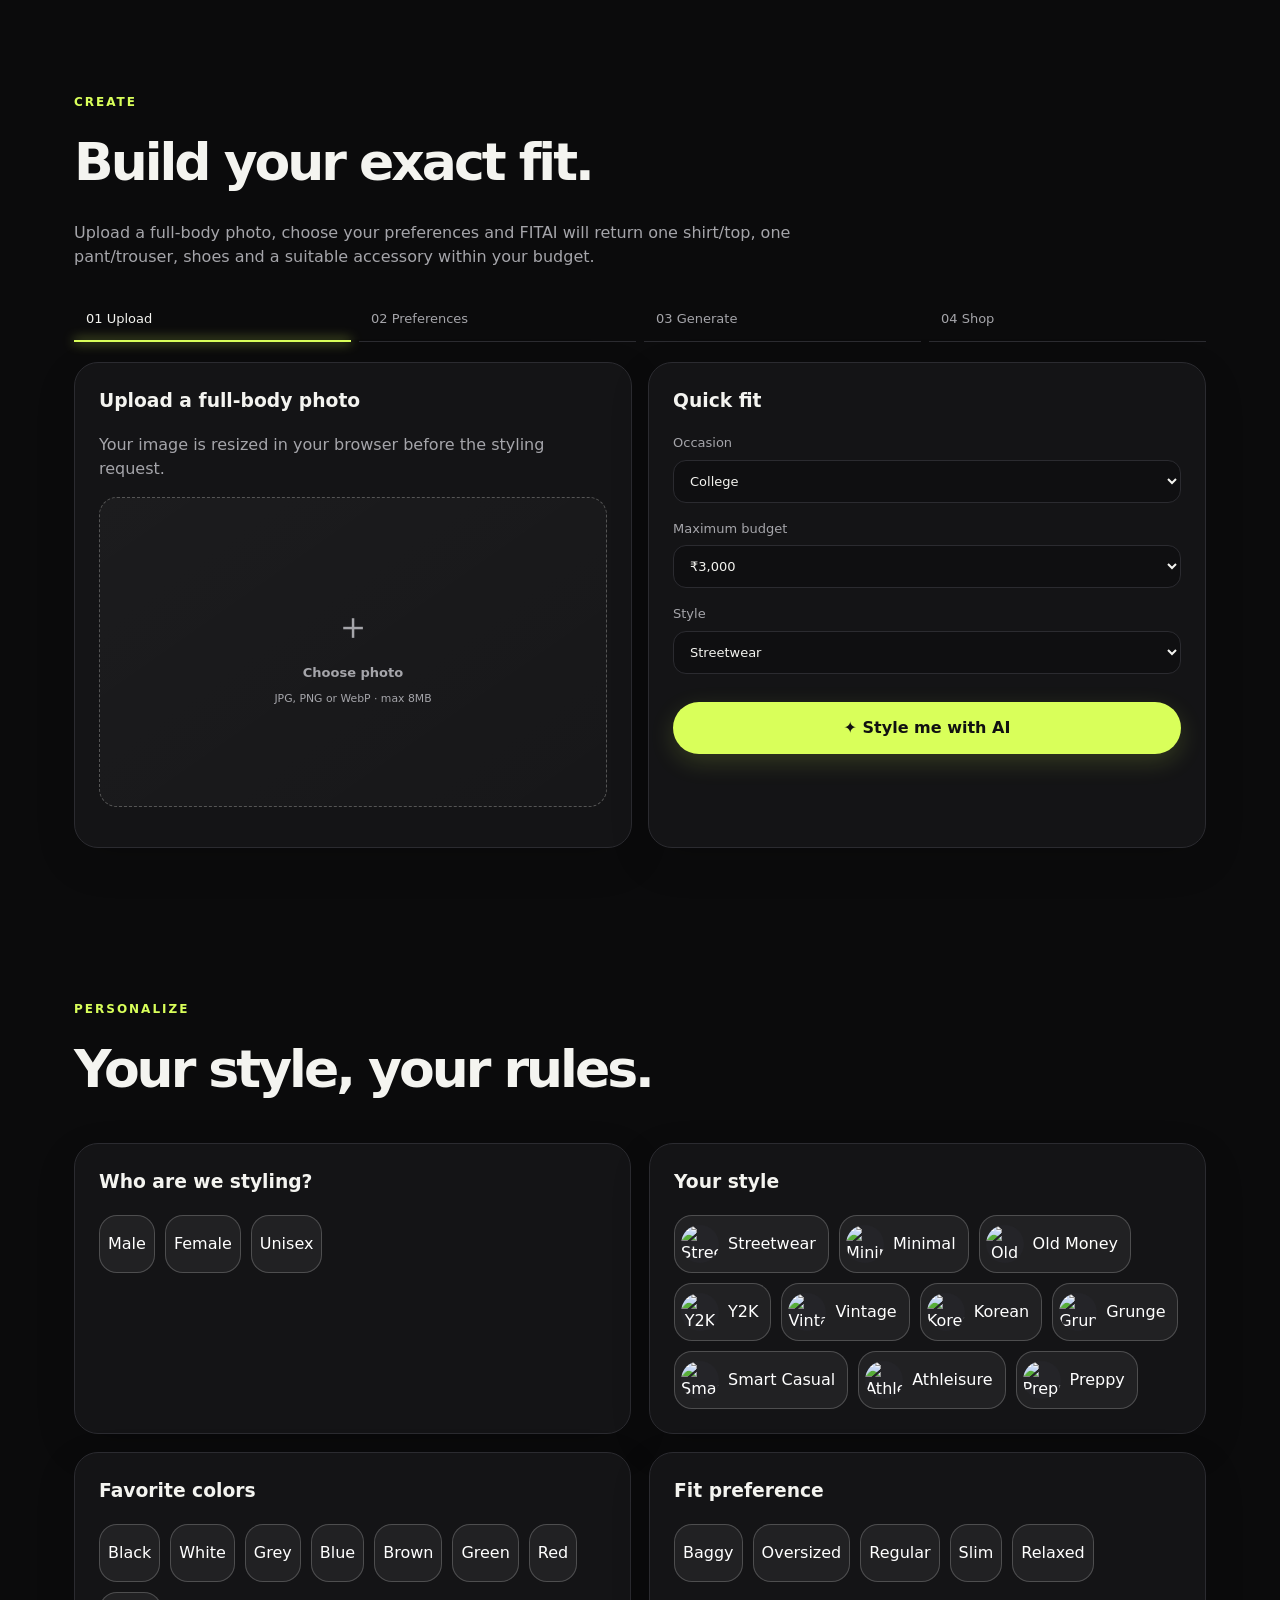
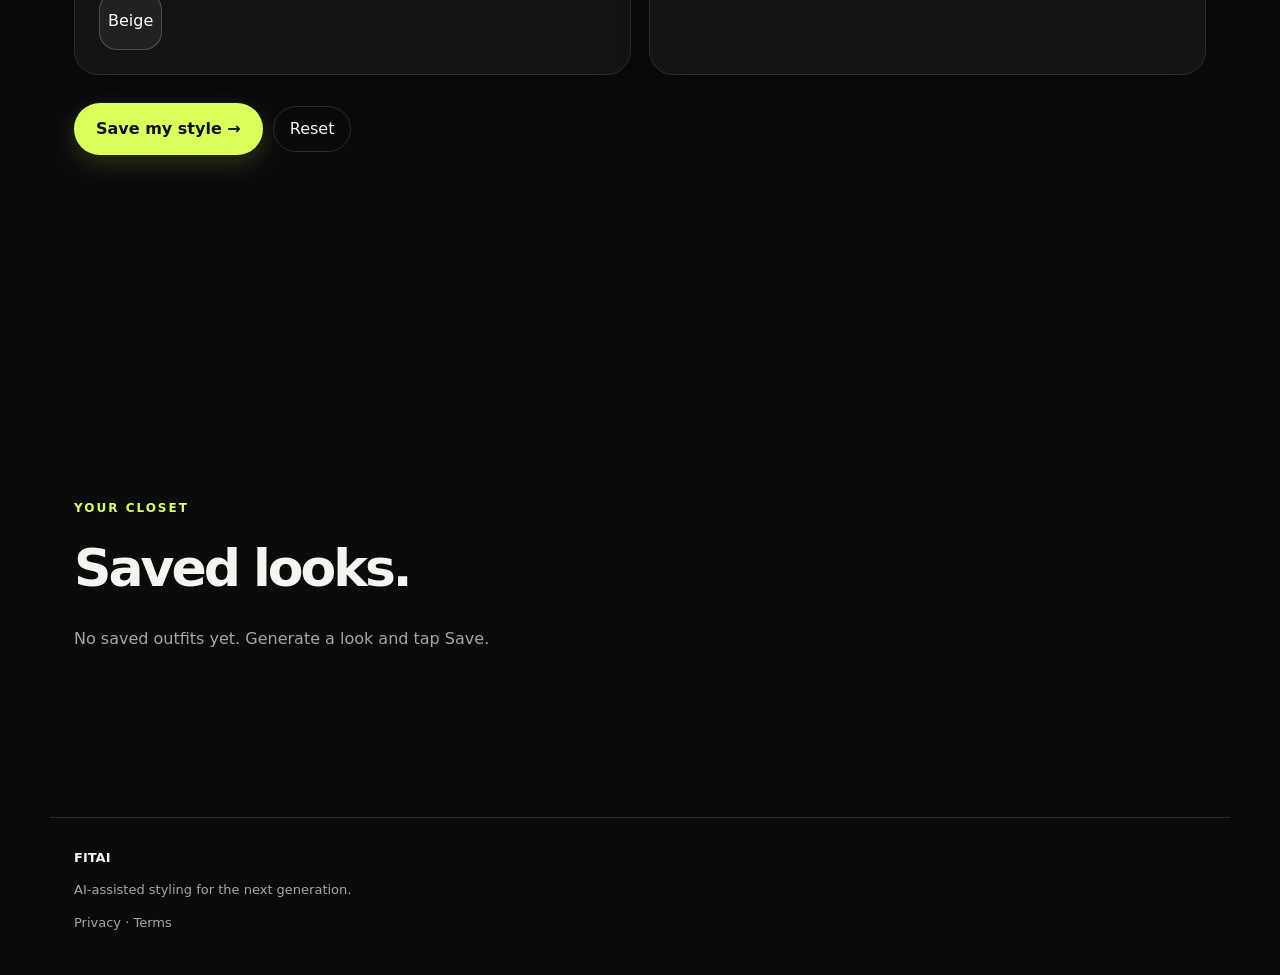
==== commit cb2a03d5: "Wire exact outfit and accessory engine" ====
--- a/fitai-web-mvp/index.html
+++ b/fitai-web-mvp/index.html
@@ -1 +1 @@
-<!doctype html><html lang="en"><head><meta charset="UTF-8"><meta name="viewport" content="width=device-width,initial-scale=1"><meta name="description" content="FITAI — AI-powered personal stylist for Gen-Z. Discover outfits, customize your look and shop matching pieces."><meta name="theme-color" content="#0b0b0c"><meta name="color-scheme" content="dark"><link rel="manifest" href="manifest.webmanifest"><link rel="stylesheet" href="styles.css"><link rel="stylesheet" href="pro.css"><title>FITAI — Your AI Personal Stylist</title></head><body><header class="nav"><a class="logo" href="#home" aria-label="FITAI home">FIT<span>AI</span></a><nav aria-label="Main navigation"><a href="#explore">Explore</a><a href="#stylist">AI Stylist</a><a href="#saved">Saved</a><button id="loginBtn" class="outline" type="button">Log in</button></nav></header><main><section id="home" class="hero"><div><p class="eyebrow">AI PERSONAL STYLIST</p><h1>Your style.<br><em>Reimagined.</em></h1><p class="lead">Upload your look, choose your vibe and get personalized outfit ideas built around your budget.</p><button class="primary" type="button" data-scroll="#stylist">Create my outfit →</button></div><div class="hero-art" aria-hidden="true"><div class="floating f1">STYLE MATCH <b>96%</b></div><div class="floating f2">BUDGET <b>₹3,000</b></div><div class="silhouette"></div></div></section><section id="explore" class="section"><div class="section-head"><p class="eyebrow">DISCOVER</p><h2>Find your vibe.</h2><p class="muted">Explore styles first, then let FITAI build a complete look around your choices.</p></div><div class="chips" id="styleChips" role="group" aria-label="Style filters"><button type="button" class="chip active">Streetwear</button><button type="button" class="chip">Minimal</button><button type="button" class="chip">Old Money</button><button type="button" class="chip">Y2K</button><button type="button" class="chip">Vintage</button><button type="button" class="chip">Korean</button><button type="button" class="chip">Grunge</button><button type="button" class="chip">Smart Casual</button><button type="button" class="chip">Athleisure</button><button type="button" class="chip">Preppy</button></div><div class="trend-grid"><article><div class="trend-img t1">STREET</div><h3>Everyday Street</h3><p>Relaxed silhouettes, clean layers.</p></article><article><div class="trend-img t2">MINIMAL</div><h3>Quiet Fit</h3><p>Neutral tones and simple proportions.</p></article><article><div class="trend-img t3">Y2K</div><h3>Retro Future</h3><p>Wide denim, graphic details and sneakers.</p></article></div></section><section id="stylist" class="section stylist"><div class="section-head"><p class="eyebrow">CREATE</p><h2>Build your fit.</h2><p class="muted">Add a photo and preferences. FITAI can use the photo for the styling request; don't upload sensitive images.</p></div><div class="steps" aria-label="Styling steps"><span class="active">01 Upload</span><span>02 Preferences</span><span>03 Generate</span><span>04 Shop</span></div><div class="creator-grid"><div class="panel upload-panel"><h3>Upload a full-body photo</h3><p class="muted">Photos are resized in your browser before a styling request.</p><label class="upload-box" for="photoInput"><input id="photoInput" type="file" accept="image/png,image/jpeg,image/webp"><span class="upload-icon">＋</span><b>Choose photo</b><small>JPG, PNG or WebP · max 8MB</small></label><div id="photoInfo" class="muted tiny" aria-live="polite"></div><img id="preview" class="preview" alt="Uploaded full-body photo preview"><button id="removePhoto" class="outline full hidden" type="button">Remove photo</button></div><div class="panel"><h3>Quick fit</h3><label for="occasion">Occasion<select id="occasion"><option>College</option><option>Date</option><option>Party</option><option>Casual</option><option>Vacation</option><option>Dinner</option><option>Wedding</option></select></label><label for="budget">Maximum budget<select id="budget"><option value="1000">₹1,000</option><option value="2000">₹2,000</option><option value="3000" selected>₹3,000</option><option value="5000">₹5,000</option><option value="10000">₹10,000+</option></select></label><label for="style">Style<select id="style"><option>Streetwear</option><option>Minimal</option><option>Old Money</option><option>Y2K</option><option>Vintage</option><option>Korean</option><option>Grunge</option><option>Smart Casual</option><option>Athleisure</option><option>Preppy</option></select></label><button id="generateBtn" class="primary full" type="button">✦ Style me with AI</button></div></div><section id="preferences" class="preferences" aria-labelledby="preferencesTitle"><div class="section-head"><p class="eyebrow">PERSONALIZE</p><h2 id="preferencesTitle">Your style, your rules.</h2><p class="muted">Tell FITAI what you like so recommendations feel personal.</p></div><div class="preferences-grid"><div class="panel"><h3>Who are we styling?</h3><div class="choice-group" data-group="gender" role="group" aria-label="Gender"><button type="button" class="choice">Male</button><button type="button" class="choice">Female</button><button type="button" class="choice">Unisex</button></div></div><div class="panel"><h3>Your style</h3><div class="choice-group multi" data-group="styles" role="group" aria-label="Styles"><button type="button" class="choice">Streetwear</button><button type="button" class="choice">Minimal</button><button type="button" class="choice">Old Money</button><button type="button" class="choice">Y2K</button><button type="button" class="choice">Vintage</button><button type="button" class="choice">Korean</button><button type="button" class="choice">Grunge</button><button type="button" class="choice">Smart Casual</button><button type="button" class="choice">Athleisure</button><button type="button" class="choice">Preppy</button></div></div><div class="panel"><h3>Favorite colors</h3><div class="choice-group multi" data-group="colors" role="group" aria-label="Colors"><button type="button" class="choice">Black</button><button type="button" class="choice">White</button><button type="button" class="choice">Grey</button><button type="button" class="choice">Blue</button><button type="button" class="choice">Brown</button><button type="button" class="choice">Green</button><button type="button" class="choice">Red</button><button type="button" class="choice">Beige</button></div></div><div class="panel"><h3>Budget per outfit</h3><div class="choice-group" data-group="budget" role="group" aria-label="Budget"><button type="button" class="choice" data-value="1000">₹1,000</button><button type="button" class="choice" data-value="2000">₹2,000</button><button type="button" class="choice active" data-value="3000">₹3,000</button><button type="button" class="choice" data-value="5000">₹5,000</button><button type="button" class="choice" data-value="10000">₹10,000+</button></div></div><div class="panel"><h3>Where will you wear it?</h3><div class="choice-group multi" data-group="occasions" role="group" aria-label="Occasions"><button type="button" class="choice">College</button><button type="button" class="choice">Casual</button><button type="button" class="choice">Date</button><button type="button" class="choice">Party</button><button type="button" class="choice">Wedding</button><button type="button" class="choice">Vacation</button><button type="button" class="choice">Dinner</button></div></div><div class="panel"><h3>Fit preference</h3><div class="choice-group" data-group="fit" role="group" aria-label="Fit"><button type="button" class="choice">Baggy</button><button type="button" class="choice">Oversized</button><button type="button" class="choice">Regular</button><button type="button" class="choice">Slim</button><button type="button" class="choice">Relaxed</button></div></div></div><div class="preference-actions"><button id="savePreferences" class="primary" type="button">Save my style →</button><button id="clearPreferences" class="outline" type="button">Reset</button></div><p id="preferenceStatus" class="status" aria-live="polite"></p></section><div id="status" class="status" aria-live="polite"></div><div id="results" class="outfit-grid" aria-live="polite"></div></section><section id="saved" class="section"><p class="eyebrow">YOUR CLOSET</p><h2>Saved looks.</h2><div id="savedList" class="saved-list"><p class="muted">No saved outfits yet. Generate a look and tap Save.</p></div><button id="clearSaved" class="outline hidden" type="button">Clear saved looks</button></section></main><footer><span>FITAI</span><p>AI-assisted styling for the next generation.</p><p><a href="privacy.html">Privacy</a> · <a href="terms.html">Terms</a> · <a href="https://affiliate-program.amazon.in/" target="_blank" rel="noopener">Affiliate disclosure</a></p></footer><dialog id="loginDialog"><form id="loginForm" method="dialog" class="dialog"><button class="close" value="cancel" type="submit" aria-label="Close">×</button><p class="eyebrow">WELCOME BACK</p><h2>Log in to FITAI.</h2><label for="email">Email<input id="email" type="email" autocomplete="email" placeholder="you@example.com" required></label><label for="password">Password<input id="password" type="password" autocomplete="current-password" placeholder="••••••••" minlength="6" required></label><button id="demoLogin" class="primary full" value="default" type="submit">Continue</button><p id="authStatus" class="muted tiny" aria-live="polite">Use your FITAI account to sync saved looks across devices.</p></form></dialog><script src="config.js"></script><script src="affiliate-config.js"></script><script src="app.js" defer></script><script src="fashion-polish.js" defer></script><script src="auth.js" defer></script><script src="product-catalog.js" defer></script><script src="pro-experience.js" defer></script></body></html>+<!doctype html><html lang="en"><head><meta charset="utf-8"><meta name="viewport" content="width=device-width,initial-scale=1"><meta name="description" content="FITAI — AI-powered personal stylist."><meta name="theme-color" content="#0b0b0c"><link rel="manifest" href="manifest.webmanifest"><link rel="stylesheet" href="styles.css"><link rel="stylesheet" href="pro.css"><title>FITAI — Your AI Personal Stylist</title></head><body><header class="nav"><a class="logo" href="#home">FIT<span>AI</span></a><nav><a href="#explore">Explore</a><a href="#stylist">AI Stylist</a><a href="#saved">Saved</a><button id="loginBtn" class="outline" type="button">Log in</button></nav></header><main><section id="home" class="hero"><div><p class="eyebrow">AI PERSONAL STYLIST</p><h1>Your style.<br><em>Reimagined.</em></h1><p class="lead">Upload your look, choose your vibe and get one complete outfit built around your preferences and budget.</p><button class="primary" type="button" data-scroll="#stylist">Create my outfit →</button></div><div class="hero-art"><div class="floating f1">STYLE MATCH <b>96%</b></div><div class="floating f2">BUDGET <b>₹3,000</b></div><div class="silhouette"></div></div></section><section id="explore" class="section"><div class="section-head"><p class="eyebrow">DISCOVER</p><h2>Find your vibe.</h2></div><div class="chips" id="styleChips"><button class="chip active" type="button">Streetwear</button><button class="chip" type="button">Minimal</button><button class="chip" type="button">Old Money</button><button class="chip" type="button">Y2K</button><button class="chip" type="button">Vintage</button><button class="chip" type="button">Korean</button><button class="chip" type="button">Grunge</button><button class="chip" type="button">Smart Casual</button><button class="chip" type="button">Athleisure</button><button class="chip" type="button">Preppy</button></div><div class="trend-grid"><article><div class="trend-img t1">STREET</div><h3>Everyday Street</h3><p>Relaxed silhouettes, clean layers.</p></article><article><div class="trend-img t2">MINIMAL</div><h3>Quiet Fit</h3><p>Neutral tones and simple proportions.</p></article><article><div class="trend-img t3">Y2K</div><h3>Retro Future</h3><p>Wide denim, graphic details and sneakers.</p></article></div></section><section id="stylist" class="section"><div class="section-head"><p class="eyebrow">CREATE</p><h2>Build your exact fit.</h2><p class="muted">Upload a full-body photo, choose your preferences and FITAI will return one shirt/top, one pant/trouser, shoes and a suitable accessory within your budget.</p></div><div class="steps"><span class="active">01 Upload</span><span>02 Preferences</span><span>03 Generate</span><span>04 Shop</span></div><div class="creator-grid"><div class="panel"><h3>Upload a full-body photo</h3><p class="muted">Your image is resized in your browser before the styling request.</p><label class="upload-box" for="photoInput"><input id="photoInput" type="file" accept="image/png,image/jpeg,image/webp"><span class="upload-icon">＋</span><b>Choose photo</b><small>JPG, PNG or WebP · max 8MB</small></label><div id="photoInfo" class="muted tiny"></div><img id="preview" class="preview" alt="Photo preview"><button id="removePhoto" class="outline full hidden" type="button">Remove photo</button></div><div class="panel"><h3>Quick fit</h3><label>Occasion<select id="occasion"><option>College</option><option>Date</option><option>Party</option><option>Casual</option><option>Vacation</option><option>Dinner</option><option>Wedding</option></select></label><label>Maximum budget<select id="budget"><option value="1000">₹1,000</option><option value="2000">₹2,000</option><option value="3000" selected>₹3,000</option><option value="5000">₹5,000</option><option value="10000">₹10,000+</option></select></label><label>Style<select id="style"><option>Streetwear</option><option>Minimal</option><option>Old Money</option><option>Y2K</option><option>Vintage</option><option>Korean</option><option>Grunge</option><option>Smart Casual</option><option>Athleisure</option><option>Preppy</option></select></label><button id="generateBtn" class="primary full" type="button">✦ Style me with AI</button></div></div><section id="preferences" class="preferences"><div class="section-head"><p class="eyebrow">PERSONALIZE</p><h2>Your style, your rules.</h2></div><div class="preferences-grid"><div class="panel"><h3>Who are we styling?</h3><div class="choice-group" data-group="gender"><button class="choice" type="button">Male</button><button class="choice" type="button">Female</button><button class="choice" type="button">Unisex</button></div></div><div class="panel"><h3>Your style</h3><div class="choice-group multi" data-group="styles"><button class="choice" type="button">Streetwear</button><button class="choice" type="button">Minimal</button><button class="choice" type="button">Old Money</button><button class="choice" type="button">Y2K</button><button class="choice" type="button">Vintage</button><button class="choice" type="button">Korean</button><button class="choice" type="button">Grunge</button><button class="choice" type="button">Smart Casual</button><button class="choice" type="button">Athleisure</button><button class="choice" type="button">Preppy</button></div></div><div class="panel"><h3>Favorite colors</h3><div class="choice-group multi" data-group="colors"><button class="choice" type="button">Black</button><button class="choice" type="button">White</button><button class="choice" type="button">Grey</button><button class="choice" type="button">Blue</button><button class="choice" type="button">Brown</button><button class="choice" type="button">Green</button><button class="choice" type="button">Red</button><button class="choice" type="button">Beige</button></div></div><div class="panel"><h3>Fit preference</h3><div class="choice-group" data-group="fit"><button class="choice" type="button">Baggy</button><button class="choice" type="button">Oversized</button><button class="choice" type="button">Regular</button><button class="choice" type="button">Slim</button><button class="choice" type="button">Relaxed</button></div></div></div><div class="preference-actions"><button id="savePreferences" class="primary" type="button">Save my style →</button><button id="clearPreferences" class="outline" type="button">Reset</button></div><p id="preferenceStatus" class="status"></p></section><div id="status" class="status"></div><div id="results" class="outfit-grid"></div></section><section id="saved" class="section"><p class="eyebrow">YOUR CLOSET</p><h2>Saved looks.</h2><div id="savedList" class="saved-list"><p class="muted">No saved outfits yet.</p></div><button id="clearSaved" class="outline hidden" type="button">Clear saved looks</button></section></main><footer><span>FITAI</span><p>AI-assisted styling for the next generation.</p><p><a href="privacy.html">Privacy</a> · <a href="terms.html">Terms</a></p></footer><dialog id="loginDialog"><form id="loginForm" method="dialog" class="dialog"><button class="close" value="cancel" type="submit">×</button><p class="eyebrow">WELCOME BACK</p><h2>Log in to FITAI.</h2><label>Email<input id="email" type="email" required></label><label>Password<input id="password" type="password" minlength="6" required></label><button class="primary full" type="submit">Continue</button></form></dialog><script src="config.js"></script><script src="affiliate-config.js"></script><script src="app.js" defer></script><script src="fashion-polish.js" defer></script><script src="auth.js" defer></script><script src="product-catalog.js" defer></script><script src="outfit-engine.js" defer></script></body></html>
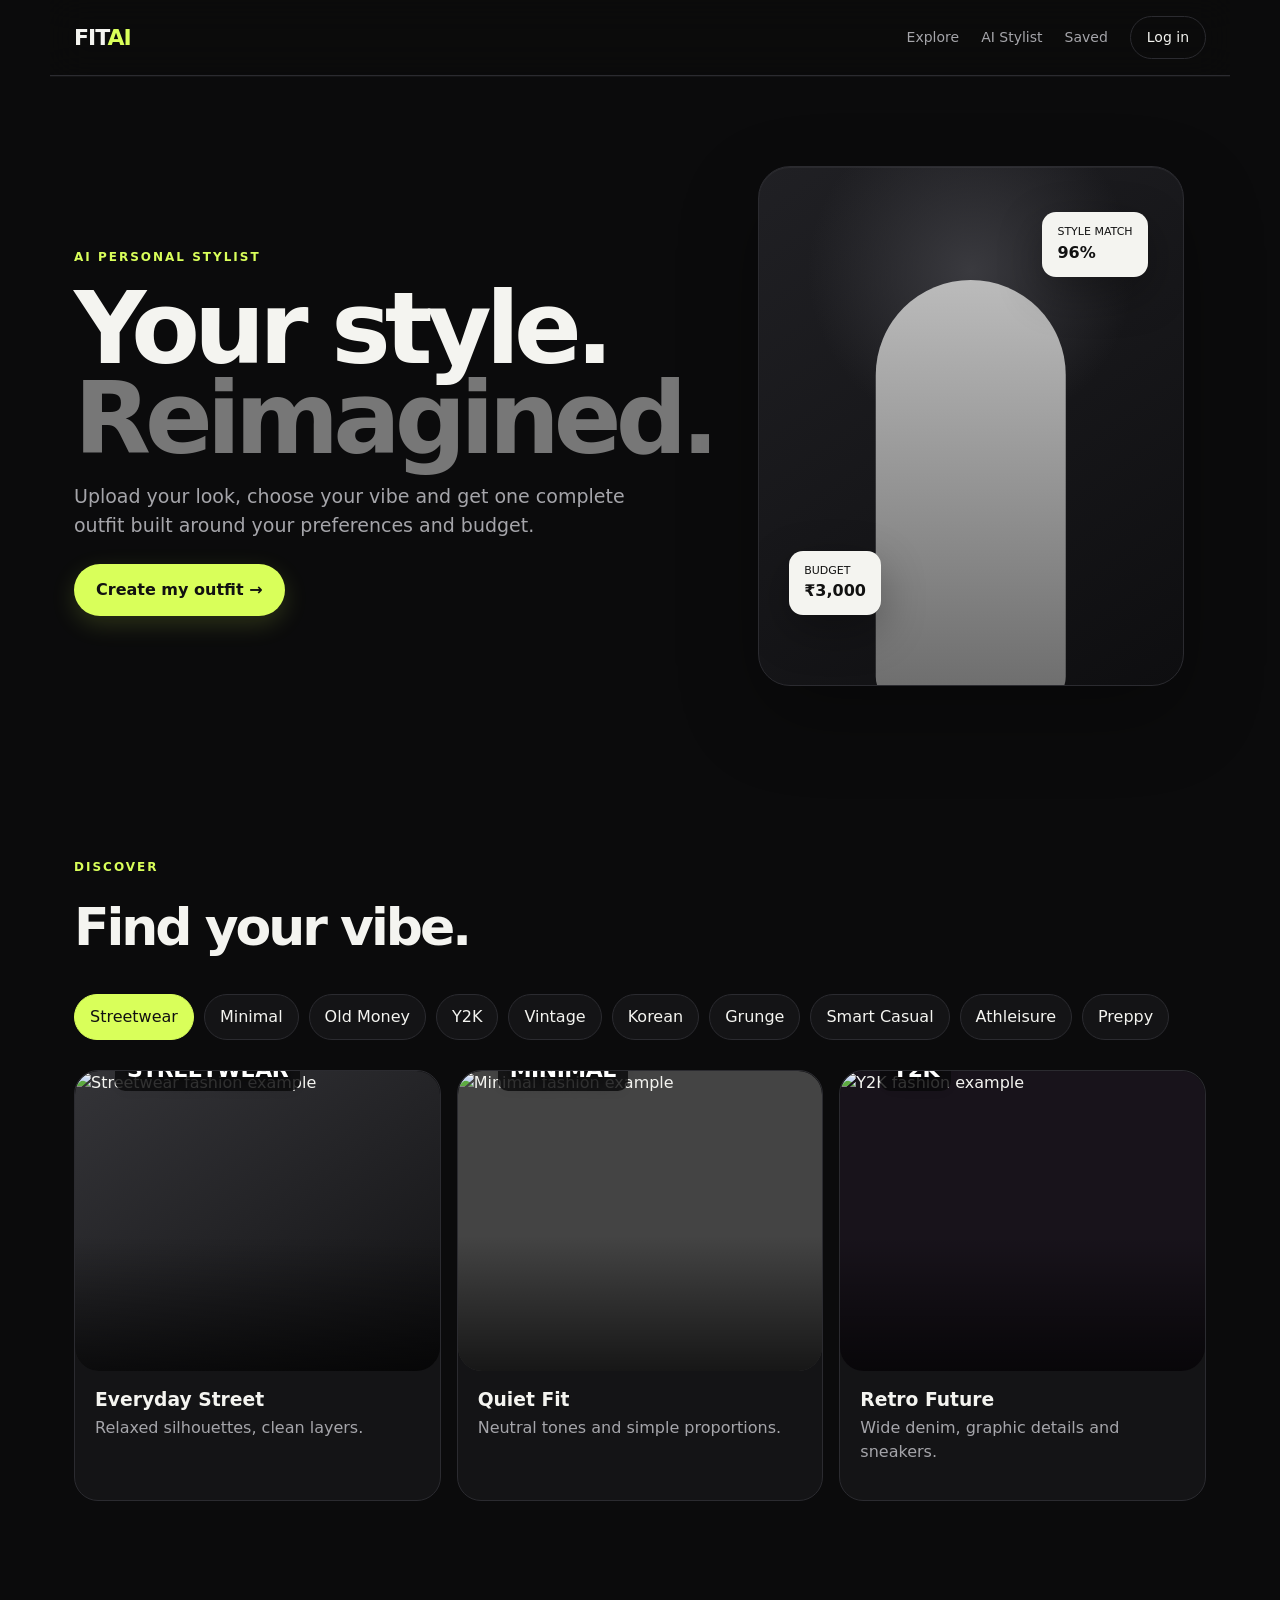
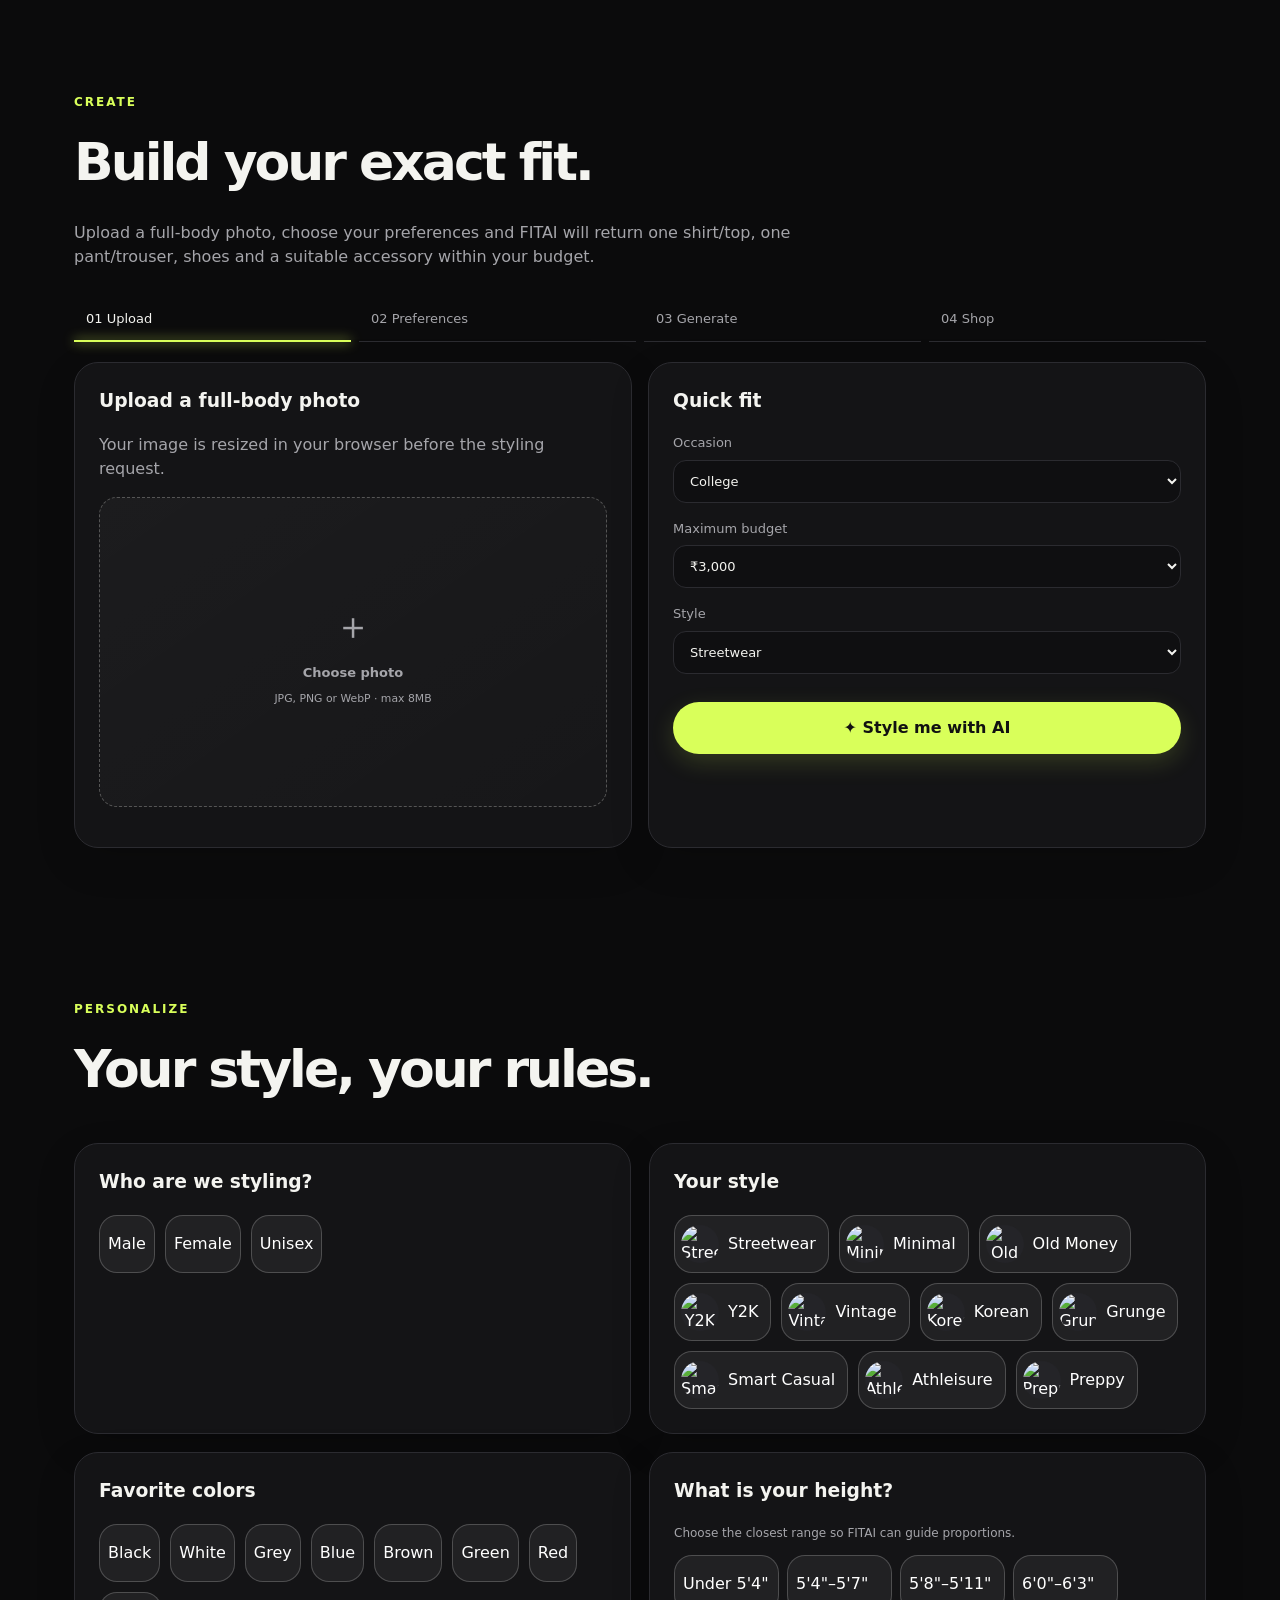
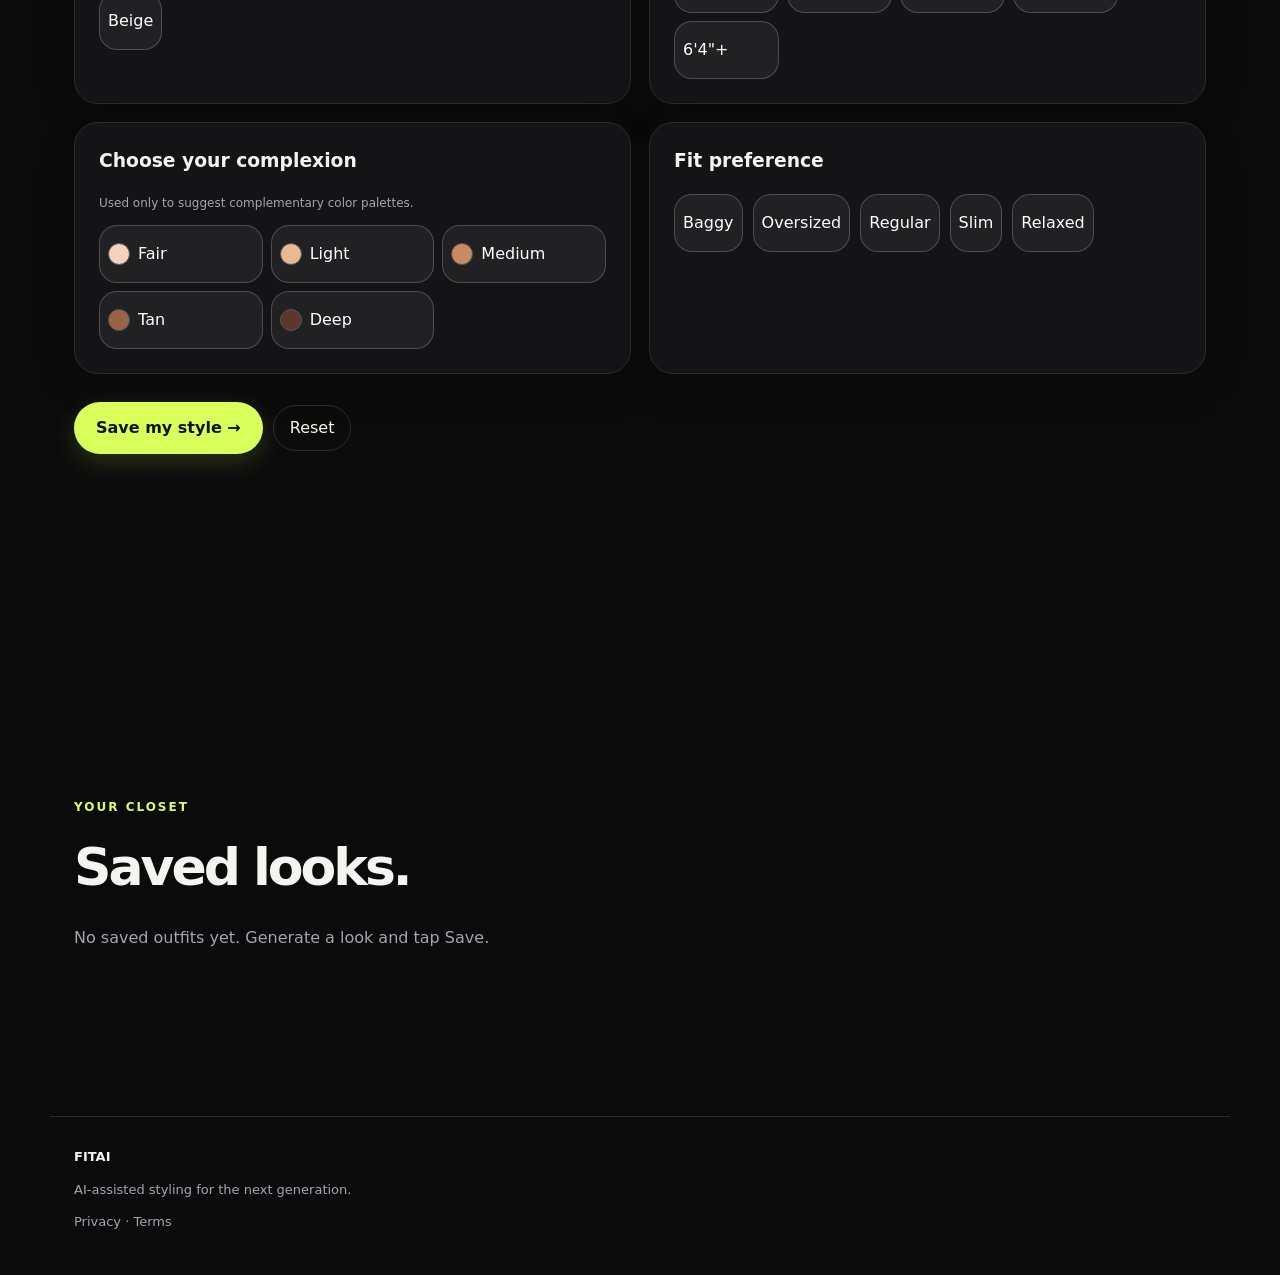
==== commit 39fe3a23: "Load in-app shopping UX fix" ====
--- a/fitai-web-mvp/index.html
+++ b/fitai-web-mvp/index.html
@@ -1 +1 @@
-<!doctype html><html lang="en"><head><meta charset="utf-8"><meta name="viewport" content="width=device-width,initial-scale=1"><meta name="description" content="FITAI — AI-powered personal stylist."><meta name="theme-color" content="#0b0b0c"><link rel="manifest" href="manifest.webmanifest"><link rel="stylesheet" href="styles.css"><link rel="stylesheet" href="pro.css"><title>FITAI — Your AI Personal Stylist</title></head><body><header class="nav"><a class="logo" href="#home">FIT<span>AI</span></a><nav><a href="#explore">Explore</a><a href="#stylist">AI Stylist</a><a href="#saved">Saved</a><button id="loginBtn" class="outline" type="button">Log in</button></nav></header><main><section id="home" class="hero"><div><p class="eyebrow">AI PERSONAL STYLIST</p><h1>Your style.<br><em>Reimagined.</em></h1><p class="lead">Upload your look, choose your vibe and get one complete outfit built around your preferences and budget.</p><button class="primary" type="button" data-scroll="#stylist">Create my outfit →</button></div><div class="hero-art"><div class="floating f1">STYLE MATCH <b>96%</b></div><div class="floating f2">BUDGET <b>₹3,000</b></div><div class="silhouette"></div></div></section><section id="explore" class="section"><div class="section-head"><p class="eyebrow">DISCOVER</p><h2>Find your vibe.</h2></div><div class="chips" id="styleChips"><button class="chip active" type="button">Streetwear</button><button class="chip" type="button">Minimal</button><button class="chip" type="button">Old Money</button><button class="chip" type="button">Y2K</button><button class="chip" type="button">Vintage</button><button class="chip" type="button">Korean</button><button class="chip" type="button">Grunge</button><button class="chip" type="button">Smart Casual</button><button class="chip" type="button">Athleisure</button><button class="chip" type="button">Preppy</button></div><div class="trend-grid"><article><div class="trend-img t1">STREET</div><h3>Everyday Street</h3><p>Relaxed silhouettes, clean layers.</p></article><article><div class="trend-img t2">MINIMAL</div><h3>Quiet Fit</h3><p>Neutral tones and simple proportions.</p></article><article><div class="trend-img t3">Y2K</div><h3>Retro Future</h3><p>Wide denim, graphic details and sneakers.</p></article></div></section><section id="stylist" class="section"><div class="section-head"><p class="eyebrow">CREATE</p><h2>Build your exact fit.</h2><p class="muted">Upload a full-body photo, choose your preferences and FITAI will return one shirt/top, one pant/trouser, shoes and a suitable accessory within your budget.</p></div><div class="steps"><span class="active">01 Upload</span><span>02 Preferences</span><span>03 Generate</span><span>04 Shop</span></div><div class="creator-grid"><div class="panel"><h3>Upload a full-body photo</h3><p class="muted">Your image is resized in your browser before the styling request.</p><label class="upload-box" for="photoInput"><input id="photoInput" type="file" accept="image/png,image/jpeg,image/webp"><span class="upload-icon">＋</span><b>Choose photo</b><small>JPG, PNG or WebP · max 8MB</small></label><div id="photoInfo" class="muted tiny"></div><img id="preview" class="preview" alt="Photo preview"><button id="removePhoto" class="outline full hidden" type="button">Remove photo</button></div><div class="panel"><h3>Quick fit</h3><label>Occasion<select id="occasion"><option>College</option><option>Date</option><option>Party</option><option>Casual</option><option>Vacation</option><option>Dinner</option><option>Wedding</option></select></label><label>Maximum budget<select id="budget"><option value="1000">₹1,000</option><option value="2000">₹2,000</option><option value="3000" selected>₹3,000</option><option value="5000">₹5,000</option><option value="10000">₹10,000+</option></select></label><label>Style<select id="style"><option>Streetwear</option><option>Minimal</option><option>Old Money</option><option>Y2K</option><option>Vintage</option><option>Korean</option><option>Grunge</option><option>Smart Casual</option><option>Athleisure</option><option>Preppy</option></select></label><button id="generateBtn" class="primary full" type="button">✦ Style me with AI</button></div></div><section id="preferences" class="preferences"><div class="section-head"><p class="eyebrow">PERSONALIZE</p><h2>Your style, your rules.</h2></div><div class="preferences-grid"><div class="panel"><h3>Who are we styling?</h3><div class="choice-group" data-group="gender"><button class="choice" type="button">Male</button><button class="choice" type="button">Female</button><button class="choice" type="button">Unisex</button></div></div><div class="panel"><h3>Your style</h3><div class="choice-group multi" data-group="styles"><button class="choice" type="button">Streetwear</button><button class="choice" type="button">Minimal</button><button class="choice" type="button">Old Money</button><button class="choice" type="button">Y2K</button><button class="choice" type="button">Vintage</button><button class="choice" type="button">Korean</button><button class="choice" type="button">Grunge</button><button class="choice" type="button">Smart Casual</button><button class="choice" type="button">Athleisure</button><button class="choice" type="button">Preppy</button></div></div><div class="panel"><h3>Favorite colors</h3><div class="choice-group multi" data-group="colors"><button class="choice" type="button">Black</button><button class="choice" type="button">White</button><button class="choice" type="button">Grey</button><button class="choice" type="button">Blue</button><button class="choice" type="button">Brown</button><button class="choice" type="button">Green</button><button class="choice" type="button">Red</button><button class="choice" type="button">Beige</button></div></div><div class="panel"><h3>Fit preference</h3><div class="choice-group" data-group="fit"><button class="choice" type="button">Baggy</button><button class="choice" type="button">Oversized</button><button class="choice" type="button">Regular</button><button class="choice" type="button">Slim</button><button class="choice" type="button">Relaxed</button></div></div></div><div class="preference-actions"><button id="savePreferences" class="primary" type="button">Save my style →</button><button id="clearPreferences" class="outline" type="button">Reset</button></div><p id="preferenceStatus" class="status"></p></section><div id="status" class="status"></div><div id="results" class="outfit-grid"></div></section><section id="saved" class="section"><p class="eyebrow">YOUR CLOSET</p><h2>Saved looks.</h2><div id="savedList" class="saved-list"><p class="muted">No saved outfits yet.</p></div><button id="clearSaved" class="outline hidden" type="button">Clear saved looks</button></section></main><footer><span>FITAI</span><p>AI-assisted styling for the next generation.</p><p><a href="privacy.html">Privacy</a> · <a href="terms.html">Terms</a></p></footer><dialog id="loginDialog"><form id="loginForm" method="dialog" class="dialog"><button class="close" value="cancel" type="submit">×</button><p class="eyebrow">WELCOME BACK</p><h2>Log in to FITAI.</h2><label>Email<input id="email" type="email" required></label><label>Password<input id="password" type="password" minlength="6" required></label><button class="primary full" type="submit">Continue</button></form></dialog><script src="config.js"></script><script src="affiliate-config.js"></script><script src="app.js" defer></script><script src="fashion-polish.js" defer></script><script src="auth.js" defer></script><script src="product-catalog.js" defer></script><script src="outfit-engine.js" defer></script></body></html>+<!doctype html><html lang="en"><head><meta charset="utf-8"><meta name="viewport" content="width=device-width,initial-scale=1"><meta name="description" content="FITAI — AI-powered personal stylist."><meta name="theme-color" content="#0b0b0c"><link rel="manifest" href="manifest.webmanifest"><link rel="stylesheet" href="styles.css"><link rel="stylesheet" href="pro.css"><title>FITAI — Your AI Personal Stylist</title></head><body><header class="nav"><a class="logo" href="#home">FIT<span>AI</span></a><nav><a href="#explore">Explore</a><a href="#stylist">AI Stylist</a><a href="#saved">Saved</a><button id="loginBtn" class="outline" type="button">Log in</button></nav></header><main><section id="home" class="hero"><div><p class="eyebrow">AI PERSONAL STYLIST</p><h1>Your style.<br><em>Reimagined.</em></h1><p class="lead">Upload your look, choose your vibe and get one complete outfit built around your preferences and budget.</p><button class="primary" type="button" data-scroll="#stylist">Create my outfit →</button></div><div class="hero-art"><div class="floating f1">STYLE MATCH <b>96%</b></div><div class="floating f2">BUDGET <b>₹3,000</b></div><div class="silhouette"></div></div></section><section id="explore" class="section"><div class="section-head"><p class="eyebrow">DISCOVER</p><h2>Find your vibe.</h2></div><div class="chips" id="styleChips"><button class="chip active" type="button">Streetwear</button><button class="chip" type="button">Minimal</button><button class="chip" type="button">Old Money</button><button class="chip" type="button">Y2K</button><button class="chip" type="button">Vintage</button><button class="chip" type="button">Korean</button><button class="chip" type="button">Grunge</button><button class="chip" type="button">Smart Casual</button><button class="chip" type="button">Athleisure</button><button class="chip" type="button">Preppy</button></div><div class="trend-grid"><article><div class="trend-img t1">STREET</div><h3>Everyday Street</h3><p>Relaxed silhouettes, clean layers.</p></article><article><div class="trend-img t2">MINIMAL</div><h3>Quiet Fit</h3><p>Neutral tones and simple proportions.</p></article><article><div class="trend-img t3">Y2K</div><h3>Retro Future</h3><p>Wide denim, graphic details and sneakers.</p></article></div></section><section id="stylist" class="section"><div class="section-head"><p class="eyebrow">CREATE</p><h2>Build your exact fit.</h2><p class="muted">Upload a full-body photo, choose your preferences and FITAI will return one shirt/top, one pant/trouser, shoes and a suitable accessory within your budget.</p></div><div class="steps"><span class="active">01 Upload</span><span>02 Preferences</span><span>03 Generate</span><span>04 Shop</span></div><div class="creator-grid"><div class="panel"><h3>Upload a full-body photo</h3><p class="muted">Your image is resized in your browser before the styling request.</p><label class="upload-box" for="photoInput"><input id="photoInput" type="file" accept="image/png,image/jpeg,image/webp"><span class="upload-icon">＋</span><b>Choose photo</b><small>JPG, PNG or WebP · max 8MB</small></label><div id="photoInfo" class="muted tiny"></div><img id="preview" class="preview" alt="Photo preview"><button id="removePhoto" class="outline full hidden" type="button">Remove photo</button></div><div class="panel"><h3>Quick fit</h3><label>Occasion<select id="occasion"><option>College</option><option>Date</option><option>Party</option><option>Casual</option><option>Vacation</option><option>Dinner</option><option>Wedding</option></select></label><label>Maximum budget<select id="budget"><option value="1000">₹1,000</option><option value="2000">₹2,000</option><option value="3000" selected>₹3,000</option><option value="5000">₹5,000</option><option value="10000">₹10,000+</option></select></label><label>Style<select id="style"><option>Streetwear</option><option>Minimal</option><option>Old Money</option><option>Y2K</option><option>Vintage</option><option>Korean</option><option>Grunge</option><option>Smart Casual</option><option>Athleisure</option><option>Preppy</option></select></label><button id="generateBtn" class="primary full" type="button">✦ Style me with AI</button></div></div><section id="preferences" class="preferences"><div class="section-head"><p class="eyebrow">PERSONALIZE</p><h2>Your style, your rules.</h2></div><div class="preferences-grid"><div class="panel"><h3>Who are we styling?</h3><div class="choice-group" data-group="gender"><button class="choice" type="button">Male</button><button class="choice" type="button">Female</button><button class="choice" type="button">Unisex</button></div></div><div class="panel"><h3>Your style</h3><div class="choice-group multi" data-group="styles"><button class="choice" type="button">Streetwear</button><button class="choice" type="button">Minimal</button><button class="choice" type="button">Old Money</button><button class="choice" type="button">Y2K</button><button class="choice" type="button">Vintage</button><button class="choice" type="button">Korean</button><button class="choice" type="button">Grunge</button><button class="choice" type="button">Smart Casual</button><button class="choice" type="button">Athleisure</button><button class="choice" type="button">Preppy</button></div></div><div class="panel"><h3>Favorite colors</h3><div class="choice-group multi" data-group="colors"><button class="choice" type="button">Black</button><button class="choice" type="button">White</button><button class="choice" type="button">Grey</button><button class="choice" type="button">Blue</button><button class="choice" type="button">Brown</button><button class="choice" type="button">Green</button><button class="choice" type="button">Red</button><button class="choice" type="button">Beige</button></div></div><div class="panel"><h3>Fit preference</h3><div class="choice-group" data-group="fit"><button class="choice" type="button">Baggy</button><button class="choice" type="button">Oversized</button><button class="choice" type="button">Regular</button><button class="choice" type="button">Slim</button><button class="choice" type="button">Relaxed</button></div></div></div><div class="preference-actions"><button id="savePreferences" class="primary" type="button">Save my style →</button><button id="clearPreferences" class="outline" type="button">Reset</button></div><p id="preferenceStatus" class="status"></p></section><div id="status" class="status"></div><div id="results" class="outfit-grid"></div></section><section id="saved" class="section"><p class="eyebrow">YOUR CLOSET</p><h2>Saved looks.</h2><div id="savedList" class="saved-list"><p class="muted">No saved outfits yet.</p></div><button id="clearSaved" class="outline hidden" type="button">Clear saved looks</button></section></main><footer><span>FITAI</span><p>AI-assisted styling for the next generation.</p><p><a href="privacy.html">Privacy</a> · <a href="terms.html">Terms</a></p></footer><dialog id="loginDialog"><form id="loginForm" method="dialog" class="dialog"><button class="close" value="cancel" type="submit">×</button><p class="eyebrow">WELCOME BACK</p><h2>Log in to FITAI.</h2><label>Email<input id="email" type="email" required></label><label>Password<input id="password" type="password" minlength="6" required></label><button class="primary full" type="submit">Continue</button></form></dialog><script src="config.js"></script><script src="affiliate-config.js"></script><script src="app.js" defer></script><script src="fashion-polish.js" defer></script><script src="auth.js" defer></script><script src="product-catalog.js" defer></script><script src="outfit-engine.js" defer></script><script src="shopping-ux-fix.js" defer></script></body></html>
